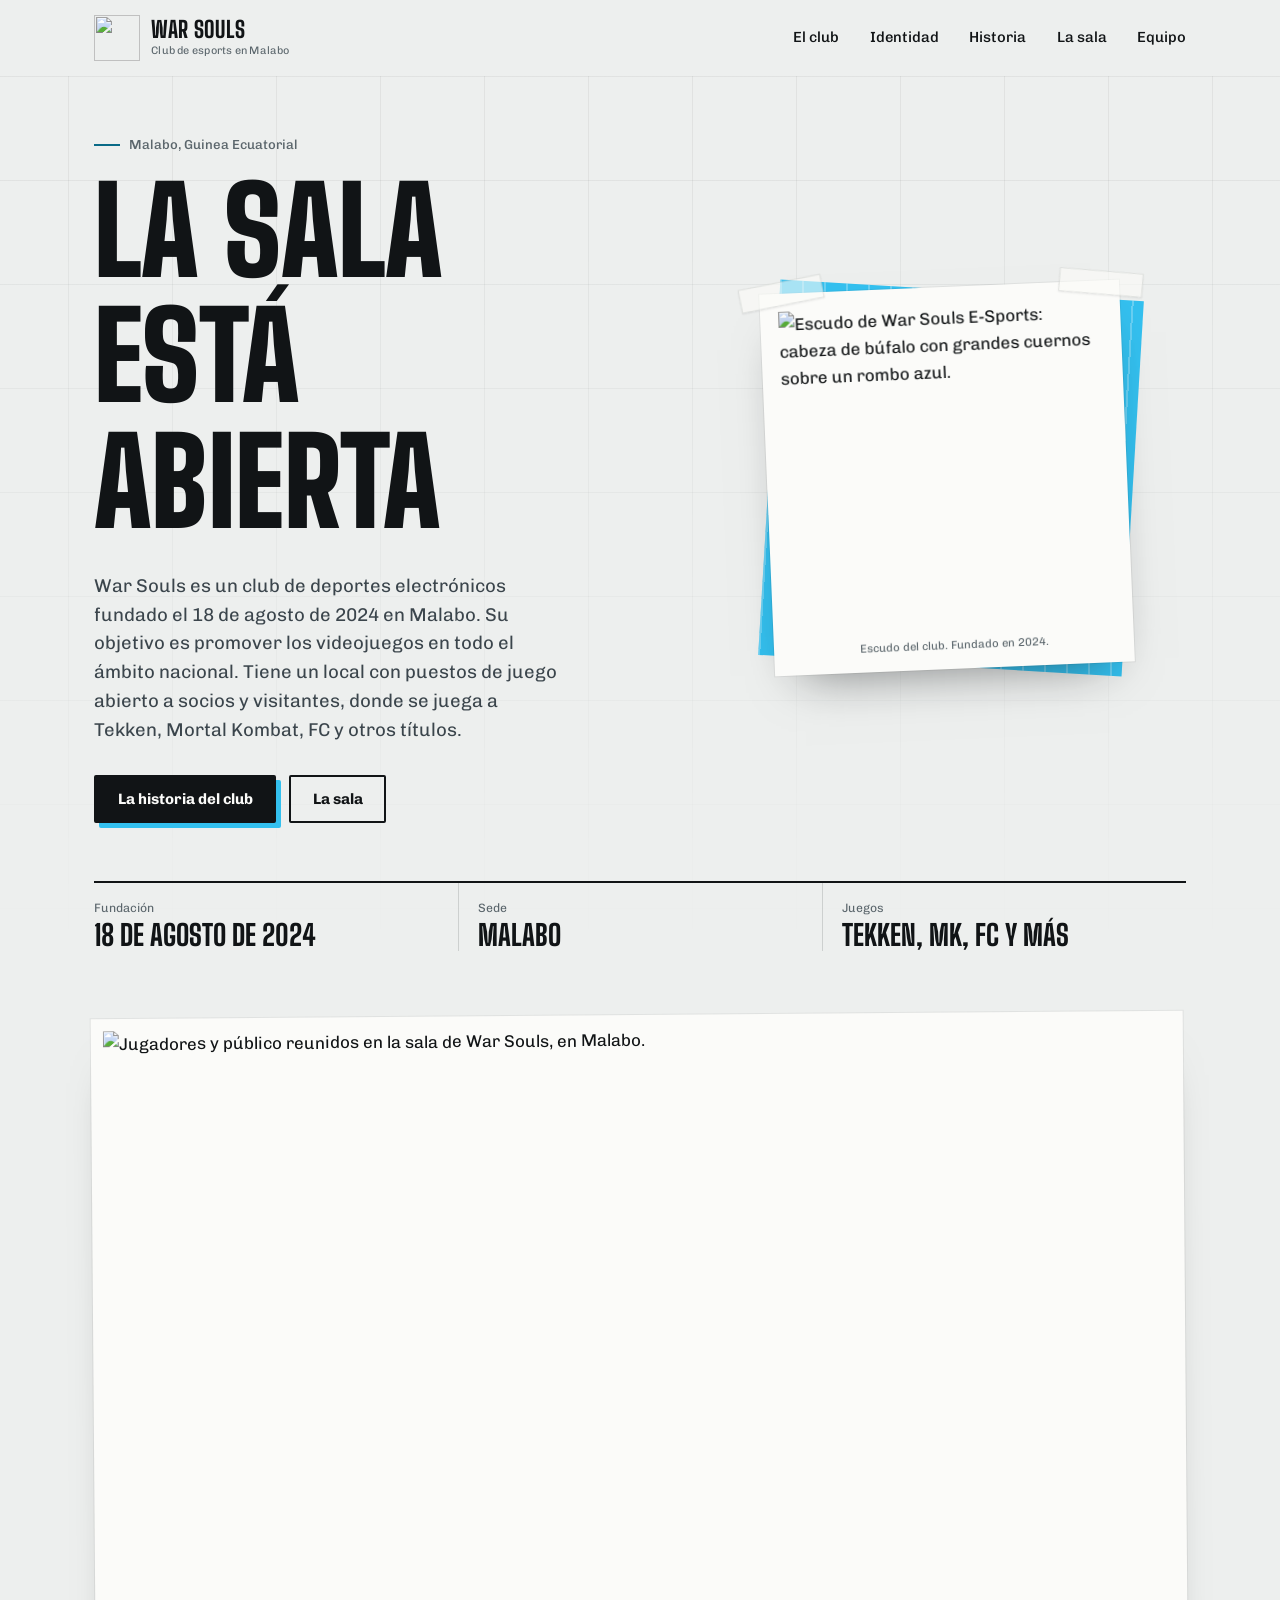
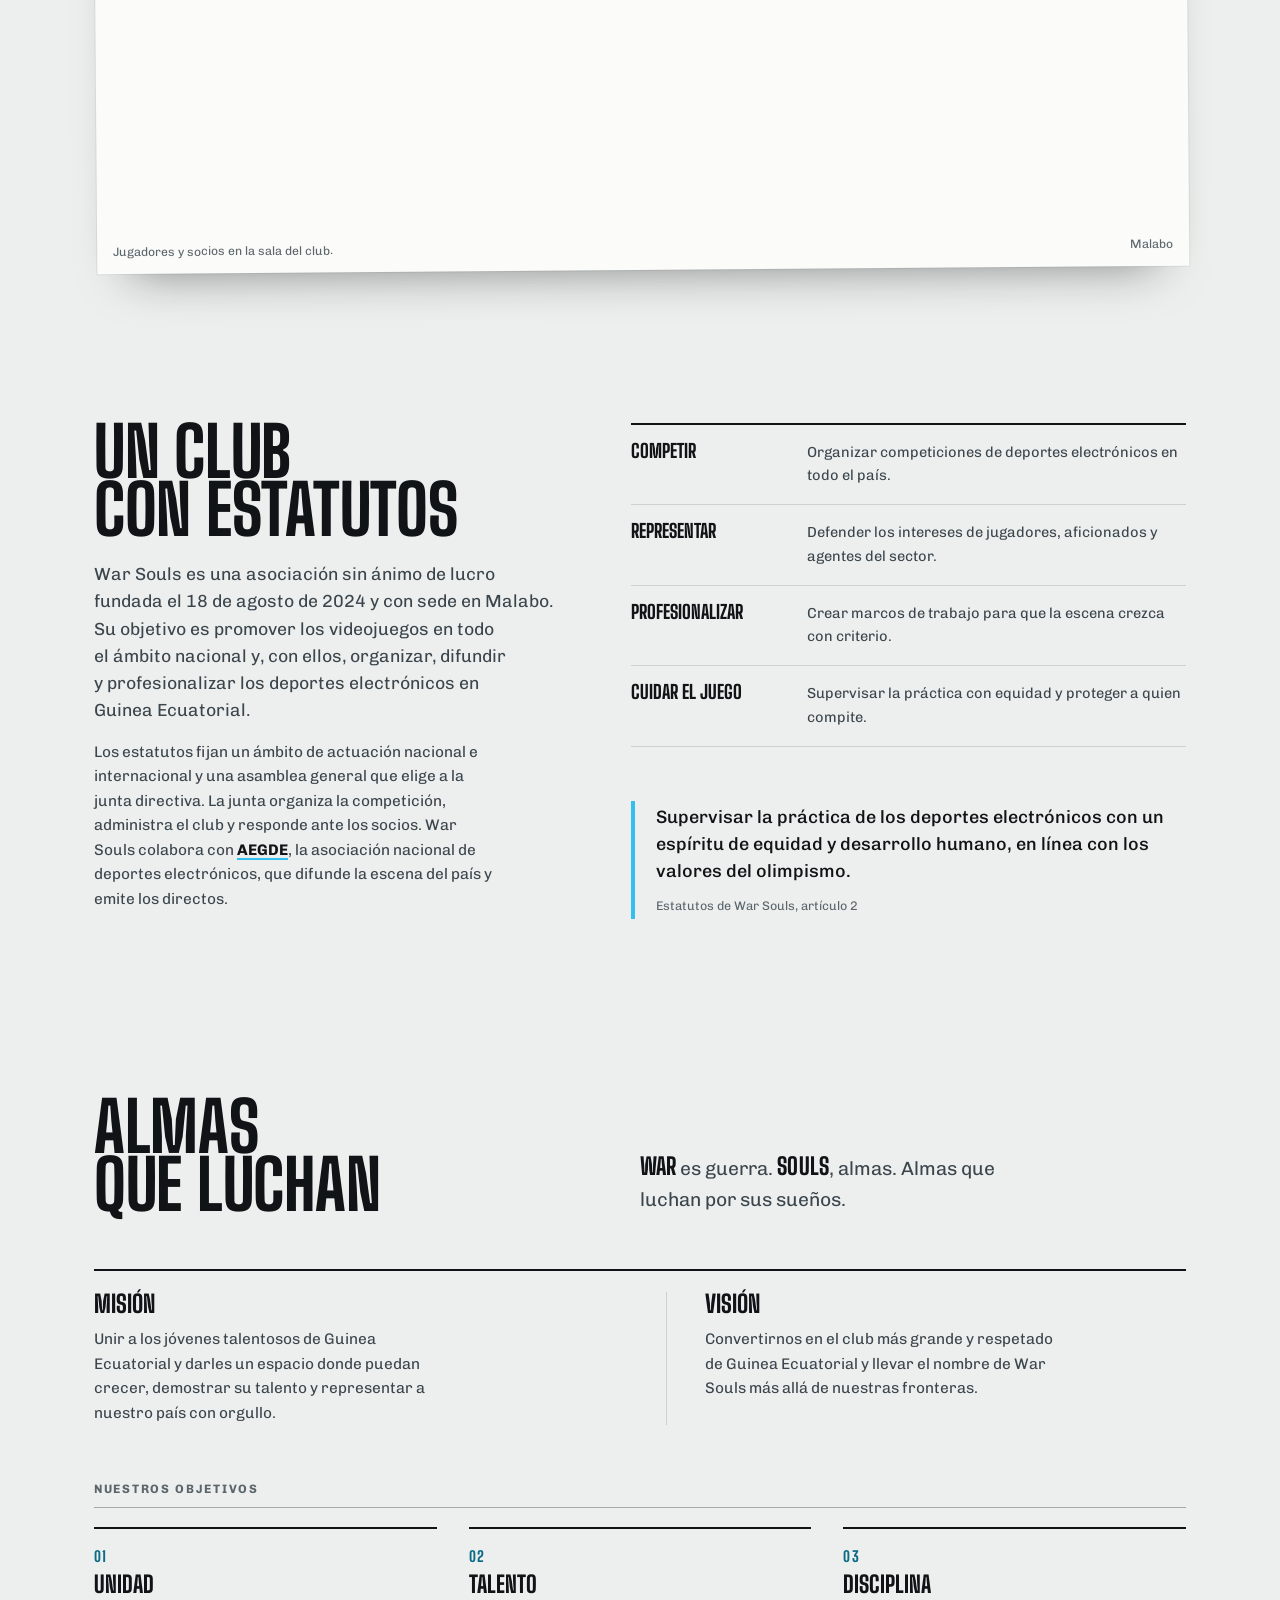
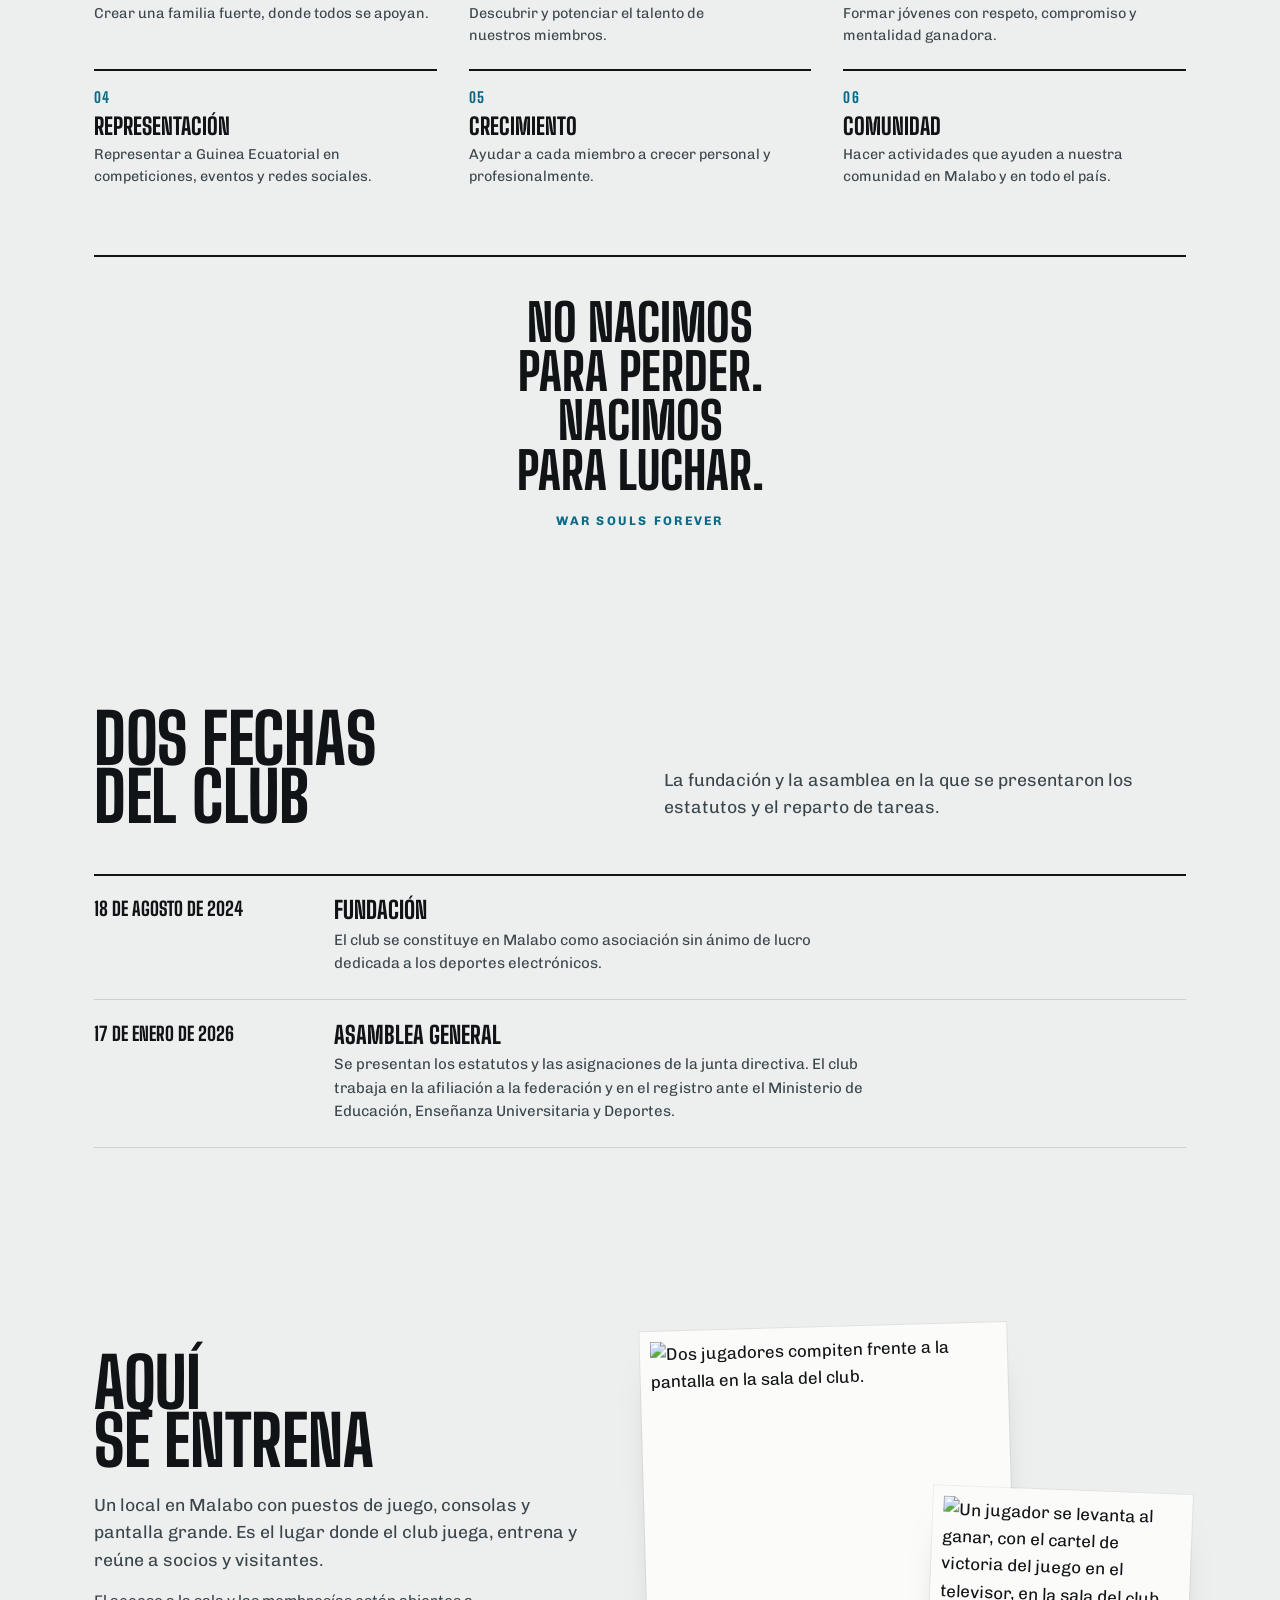
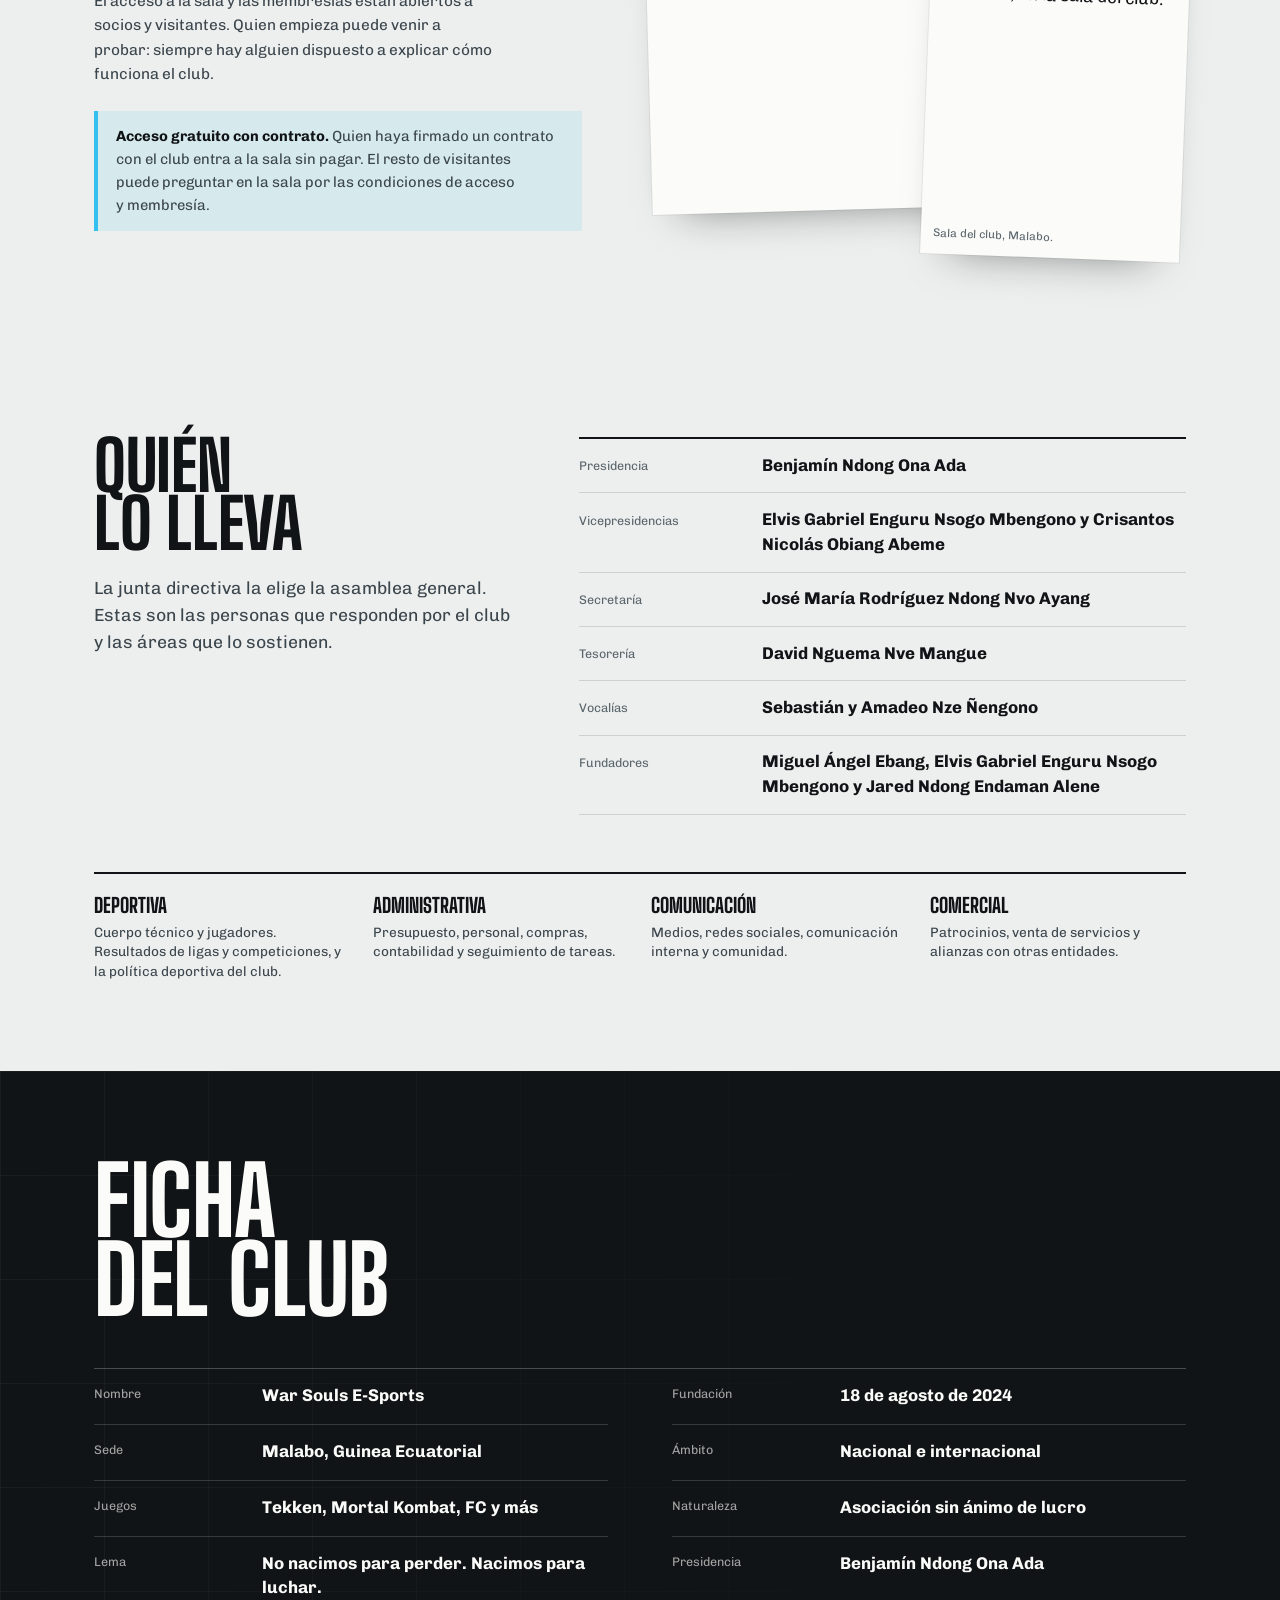
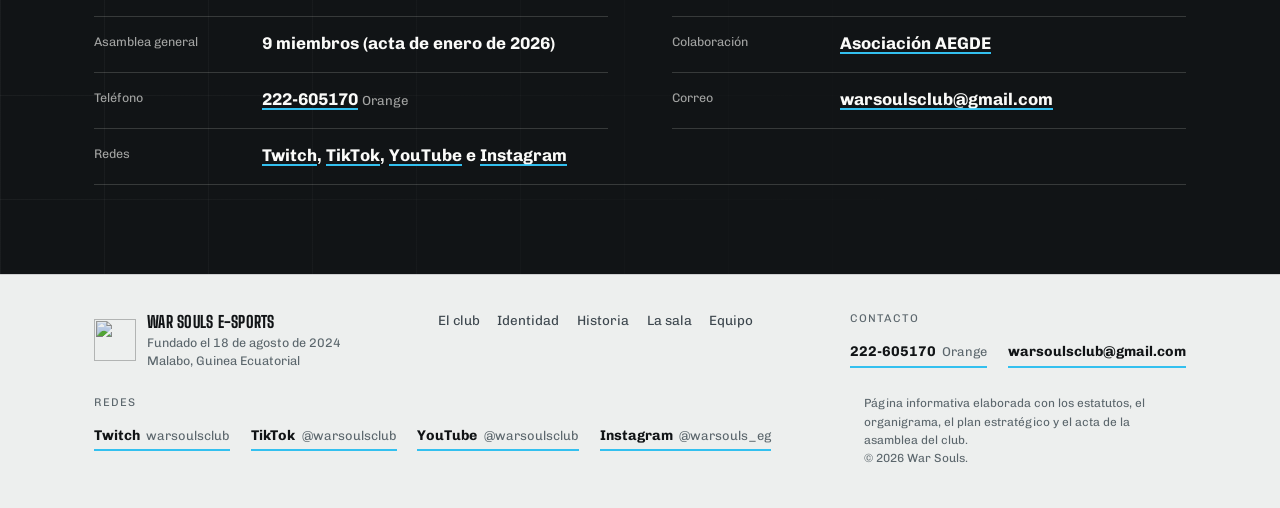
==== warsouls.html @ 611b2091 "Publica la web informativa de War Souls E-Sports. Incluye la página del club con su identidad, histo" ====
<!DOCTYPE html>
<html lang="es">
<head>
<meta charset="UTF-8">
<meta name="viewport" content="width=device-width, initial-scale=1">
<title>War Souls E-Sports — Club de esports en Malabo</title>
<meta name="description" content="War Souls es un club de esports fundado el 18 de agosto de 2024 en Malabo. Promueve los videojuegos en todo el país: sala de juego con acceso gratuito para quienes tienen contrato, Tekken, Mortal Kombat, FC y más. Misión, visión y objetivos del club.">
<meta name="theme-color" content="#edefee">
<link rel="preconnect" href="https://fonts.googleapis.com">
<link rel="preconnect" href="https://fonts.gstatic.com" crossorigin>
<link href="https://fonts.googleapis.com/css2?family=Big+Shoulders+Display:wght@700;800;900&family=Chivo:wght@400;500;700;900&display=swap" rel="stylesheet">
<link rel="stylesheet" href="warsouls.css">
<link rel="icon" href="assets/warsouls/mark.png" type="image/png">
</head>
<body>
<a class="skip" href="#contenido">Saltar al contenido</a>

<header class="top" id="top">
  <div class="wrap top__in">
    <a class="brand" href="#top" aria-label="War Souls, inicio">
      <img src="assets/warsouls/mark.png" alt="" width="160" height="160">
      <span class="brand__name">
        War Souls
        <span>Club de esports en Malabo</span>
      </span>
    </a>

    <button class="nav-toggle" id="navToggle" aria-expanded="false" aria-controls="nav">
      <span></span><span></span>
      <span class="sr-only">Abrir menú</span>
    </button>

    <nav class="nav" id="nav" aria-label="Principal">
      <a href="#club">El club</a>
      <a href="#identidad">Identidad</a>
      <a href="#historia">Historia</a>
      <a href="#sala">La sala</a>
      <a href="#equipo">Equipo</a>
    </nav>
  </div>
</header>

<main id="contenido">

  <!-- HERO -->
  <section class="hero" aria-labelledby="heroTitle">
    <div class="hero__floor" aria-hidden="true"></div>
    <div class="wrap hero__grid">
      <div class="hero__copy">
        <p class="place">Malabo, Guinea Ecuatorial</p>
        <h1 class="hero__title" id="heroTitle">
          <span class="line"><span>La sala</span></span>
          <span class="line"><span style="--d:.08s">está</span></span>
          <span class="line"><span style="--d:.16s">abierta</span></span>
        </h1>
        <p class="hero__lead">
          War Souls es un club de deportes electrónicos fundado el 18 de agosto de 2024
          en Malabo. Su objetivo es promover los videojuegos en todo el ámbito nacional.
          Tiene un local con puestos de juego abierto a socios y visitantes, donde se
          juega a Tekken, Mortal Kombat, FC y otros títulos.
        </p>
        <div class="hero__actions">
          <a class="btn btn--ink" href="#historia">La historia del club</a>
          <a class="btn btn--line" href="#sala">La sala</a>
        </div>
      </div>

      <div class="hero__wall">
        <span class="wall__field" aria-hidden="true"></span>
        <figure class="sheet sheet--crest">
          <img src="assets/warsouls/crest.png" alt="Escudo de War Souls E-Sports: cabeza de búfalo con grandes cuernos sobre un rombo azul." width="1200" height="1200" fetchpriority="high">
          <figcaption>Escudo del club. Fundado en 2024.</figcaption>
        </figure>
      </div>
    </div>

    <div class="wrap">
      <dl class="facts">
        <div class="fact">
          <dt>Fundación</dt>
          <dd>18 de agosto de 2024</dd>
        </div>
        <div class="fact">
          <dt>Sede</dt>
          <dd>Malabo</dd>
        </div>
        <div class="fact">
          <dt>Juegos</dt>
          <dd>Tekken, MK, FC y más</dd>
        </div>
      </dl>
    </div>
  </section>

  <!-- LA SALA EN JUEGO -->
  <div class="wrap band">
    <figure class="band__sheet">
      <img src="assets/warsouls/grupo.jpg" alt="Jugadores y público reunidos en la sala de War Souls, en Malabo." width="1500" height="1125" loading="lazy">
      <figcaption class="band__cap">
        <span>Jugadores y socios en la sala del club.</span>
        <span>Malabo</span>
      </figcaption>
    </figure>
  </div>

  <!-- EL CLUB -->
  <section class="sec" id="club" aria-labelledby="clubTitle">
    <div class="wrap club">
      <div>
        <h2 class="sec__title" id="clubTitle">Un club<br>con estatutos</h2>
        <p class="sec__lead">
          War Souls es una asociación sin ánimo de lucro fundada el 18 de agosto de 2024
          y con sede en Malabo. Su objetivo es promover los videojuegos en todo el ámbito
          nacional y, con ellos, organizar, difundir y profesionalizar los deportes
          electrónicos en Guinea Ecuatorial.
        </p>
        <p class="sec__body">
          Los estatutos fijan un ámbito de actuación nacional e internacional y una
          asamblea general que elige a la junta directiva. La junta organiza la
          competición, administra el club y responde ante los socios. War Souls colabora
          con <a href="index.html">AEGDE</a>, la asociación nacional de deportes
          electrónicos, que difunde la escena del país y emite los directos.
        </p>
      </div>

      <div>
        <ul class="fines">
          <li>
            <strong>Competir</strong>
            <span>Organizar competiciones de deportes electrónicos en todo el país.</span>
          </li>
          <li>
            <strong>Representar</strong>
            <span>Defender los intereses de jugadores, aficionados y agentes del sector.</span>
          </li>
          <li>
            <strong>Profesionalizar</strong>
            <span>Crear marcos de trabajo para que la escena crezca con criterio.</span>
          </li>
          <li>
            <strong>Cuidar el juego</strong>
            <span>Supervisar la práctica con equidad y proteger a quien compite.</span>
          </li>
        </ul>

        <figure class="quote">
          <blockquote>
            <p>Supervisar la práctica de los deportes electrónicos con un espíritu de equidad
            y desarrollo humano, en línea con los valores del olimpismo.</p>
          </blockquote>
          <figcaption>Estatutos de War Souls, artículo 2</figcaption>
        </figure>
      </div>
    </div>
  </section>

  <!-- IDENTIDAD -->
  <section class="sec" id="identidad" aria-labelledby="identidadTitle">
    <div class="wrap">
      <div class="ident__head">
        <h2 class="sec__title" id="identidadTitle">Almas<br>que luchan</h2>
        <p class="ident__name">
          <strong>WAR</strong> es guerra. <strong>SOULS</strong>, almas.
          Almas que luchan por sus sueños.
        </p>
      </div>

      <div class="mv">
        <div class="mv__item">
          <h3>Misión</h3>
          <p>
            Unir a los jóvenes talentosos de Guinea Ecuatorial y darles un espacio donde
            puedan crecer, demostrar su talento y representar a nuestro país con orgullo.
          </p>
        </div>
        <div class="mv__item">
          <h3>Visión</h3>
          <p>
            Convertirnos en el club más grande y respetado de Guinea Ecuatorial y llevar
            el nombre de War Souls más allá de nuestras fronteras.
          </p>
        </div>
      </div>

      <h3 class="goals__title">Nuestros objetivos</h3>
      <ol class="goals">
        <li>
          <span class="goals__n">01</span>
          <strong>Unidad</strong>
          <p>Crear una familia fuerte, donde todos se apoyan.</p>
        </li>
        <li>
          <span class="goals__n">02</span>
          <strong>Talento</strong>
          <p>Descubrir y potenciar el talento de nuestros miembros.</p>
        </li>
        <li>
          <span class="goals__n">03</span>
          <strong>Disciplina</strong>
          <p>Formar jóvenes con respeto, compromiso y mentalidad ganadora.</p>
        </li>
        <li>
          <span class="goals__n">04</span>
          <strong>Representación</strong>
          <p>Representar a Guinea Ecuatorial en competiciones, eventos y redes sociales.</p>
        </li>
        <li>
          <span class="goals__n">05</span>
          <strong>Crecimiento</strong>
          <p>Ayudar a cada miembro a crecer personal y profesionalmente.</p>
        </li>
        <li>
          <span class="goals__n">06</span>
          <strong>Comunidad</strong>
          <p>Hacer actividades que ayuden a nuestra comunidad en Malabo y en todo el país.</p>
        </li>
      </ol>

      <figure class="motto">
        <blockquote>
          <p>No nacimos para perder.<br>Nacimos para luchar.</p>
        </blockquote>
        <figcaption>War Souls Forever</figcaption>
      </figure>
    </div>
  </section>

  <!-- HISTORIA -->
  <section class="sec" id="historia" aria-labelledby="historiaTitle">
    <div class="wrap">
      <div class="hist__head">
        <h2 class="sec__title" id="historiaTitle">Dos fechas<br>del club</h2>
        <p class="sec__lead">
          La fundación y la asamblea en la que se presentaron los estatutos y el reparto
          de tareas.
        </p>
      </div>

      <ol class="milestones">
        <li>
          <time class="ms__date" datetime="2024-08-18">18 de agosto de 2024</time>
          <div class="ms__body">
            <h3>Fundación</h3>
            <p>El club se constituye en Malabo como asociación sin ánimo de lucro dedicada
            a los deportes electrónicos.</p>
          </div>
        </li>
        <li>
          <time class="ms__date" datetime="2026-01-17">17 de enero de 2026</time>
          <div class="ms__body">
            <h3>Asamblea general</h3>
            <p>Se presentan los estatutos y las asignaciones de la junta directiva. El club
            trabaja en la afiliación a la federación y en el registro ante el Ministerio de
            Educación, Enseñanza Universitaria y Deportes.</p>
          </div>
        </li>
      </ol>
    </div>
  </section>

  <!-- LA SALA -->
  <section class="sec" id="sala" aria-labelledby="salaTitle">
    <div class="wrap sala">
      <div>
        <h2 class="sec__title" id="salaTitle">Aquí<br>se entrena</h2>
        <p class="sec__lead">
          Un local en Malabo con puestos de juego, consolas y pantalla grande. Es el lugar
          donde el club juega, entrena y reúne a socios y visitantes.
        </p>
        <p class="sec__body">
          El acceso a la sala y las membresías están abiertos a socios y visitantes.
          Quien empieza puede venir a probar: siempre hay alguien dispuesto a explicar
          cómo funciona el club.
        </p>

        <p class="free">
          <strong>Acceso gratuito con contrato.</strong> Quien haya firmado un contrato
          con el club entra a la sala sin pagar. El resto de visitantes puede preguntar
          en la sala por las condiciones de acceso y membresía.
        </p>
      </div>

      <div class="sala__shots">
        <figure class="shot shot--a">
          <img src="assets/warsouls/sala-partida.jpg" alt="Dos jugadores compiten frente a la pantalla en la sala del club." width="1000" height="1333" loading="lazy">
        </figure>
        <figure class="shot shot--b">
          <img src="assets/warsouls/sala-finish.jpg" alt="Un jugador se levanta al ganar, con el cartel de victoria del juego en el televisor, en la sala del club." width="900" height="1200" loading="lazy">
          <figcaption>Sala del club, Malabo.</figcaption>
        </figure>
      </div>
    </div>
  </section>

  <!-- EQUIPO -->
  <section class="sec" id="equipo" aria-labelledby="equipoTitle">
    <div class="wrap">
      <div class="team">
        <div>
          <h2 class="sec__title" id="equipoTitle">Quién<br>lo lleva</h2>
          <p class="sec__lead">
            La junta directiva la elige la asamblea general. Estas son las personas
            que responden por el club y las áreas que lo sostienen.
          </p>
        </div>

        <dl class="roster">
          <div><dt>Presidencia</dt><dd>Benjamín Ndong Ona Ada</dd></div>
          <div><dt>Vicepresidencias</dt><dd>Elvis Gabriel Enguru Nsogo Mbengono y Crisantos Nicolás Obiang Abeme</dd></div>
          <div><dt>Secretaría</dt><dd>José María Rodríguez Ndong Nvo Ayang</dd></div>
          <div><dt>Tesorería</dt><dd>David Nguema Nve Mangue</dd></div>
          <div><dt>Vocalías</dt><dd>Sebastián y Amadeo Nze Ñengono</dd></div>
          <div><dt>Fundadores</dt><dd>Miguel Ángel Ebang, Elvis Gabriel Enguru Nsogo Mbengono y Jared Ndong Endaman Alene</dd></div>
        </dl>
      </div>

      <div class="areas">
        <div class="area">
          <h3>Deportiva</h3>
          <p>Cuerpo técnico y jugadores. Resultados de ligas y competiciones, y la política deportiva del club.</p>
        </div>
        <div class="area">
          <h3>Administrativa</h3>
          <p>Presupuesto, personal, compras, contabilidad y seguimiento de tareas.</p>
        </div>
        <div class="area">
          <h3>Comunicación</h3>
          <p>Medios, redes sociales, comunicación interna y comunidad.</p>
        </div>
        <div class="area">
          <h3>Comercial</h3>
          <p>Patrocinios, venta de servicios y alianzas con otras entidades.</p>
        </div>
      </div>
    </div>
  </section>

  <!-- FICHA -->
  <section class="profile" id="ficha" aria-labelledby="fichaTitle">
    <div class="wrap">
      <h2 class="sec__title" id="fichaTitle">Ficha<br>del club</h2>
      <dl class="profile__list">
        <div><dt>Nombre</dt><dd>War Souls E-Sports</dd></div>
        <div><dt>Fundación</dt><dd>18 de agosto de 2024</dd></div>
        <div><dt>Sede</dt><dd>Malabo, Guinea Ecuatorial</dd></div>
        <div><dt>Ámbito</dt><dd>Nacional e internacional</dd></div>
        <div><dt>Juegos</dt><dd>Tekken, Mortal Kombat, FC y más</dd></div>
        <div><dt>Naturaleza</dt><dd>Asociación sin ánimo de lucro</dd></div>
        <div><dt>Lema</dt><dd>No nacimos para perder. Nacimos para luchar.</dd></div>
        <div><dt>Presidencia</dt><dd>Benjamín Ndong Ona Ada</dd></div>
        <div><dt>Asamblea general</dt><dd>9 miembros (acta de enero de 2026)</dd></div>
        <div><dt>Colaboración</dt><dd><a href="index.html">Asociación AEGDE</a></dd></div>
        <div><dt>Teléfono</dt><dd><a href="tel:+240222605170">222-605170</a> <span class="profile__tag">Orange</span></dd></div>
        <div><dt>Correo</dt><dd><a href="mailto:warsoulsclub@gmail.com">warsoulsclub@gmail.com</a></dd></div>
        <div class="profile__wide"><dt>Redes</dt><dd>
          <a href="https://twitch.tv/warsoulsclub" target="_blank" rel="noopener">Twitch</a>,
          <a href="https://www.tiktok.com/@warsoulsclub" target="_blank" rel="noopener">TikTok</a>,
          <a href="https://youtube.com/@warsoulsclub" target="_blank" rel="noopener">YouTube</a> e
          <a href="https://www.instagram.com/warsouls_eg" target="_blank" rel="noopener">Instagram</a>
        </dd></div>
      </dl>
    </div>
  </section>

</main>

<footer class="foot">
  <div class="wrap foot__in">
    <div class="foot__brand">
      <img src="assets/warsouls/mark.png" alt="" width="160" height="160">
      <p><strong>War Souls E-Sports</strong><br>Fundado el 18 de agosto de 2024<br>Malabo, Guinea Ecuatorial</p>
    </div>
    <nav class="foot__nav" aria-label="Pie de página">
      <a href="#club">El club</a>
      <a href="#identidad">Identidad</a>
      <a href="#historia">Historia</a>
      <a href="#sala">La sala</a>
      <a href="#equipo">Equipo</a>
    </nav>
    <div class="foot__social">
      <p id="contactoTitle">Contacto</p>
      <ul aria-labelledby="contactoTitle">
        <li><a href="tel:+240222605170">222-605170 <span>Orange</span></a></li>
        <li><a href="mailto:warsoulsclub@gmail.com">warsoulsclub@gmail.com</a></li>
      </ul>
    </div>
    <div class="foot__social">
      <p id="redesTitle">Redes</p>
      <ul aria-labelledby="redesTitle">
        <li><a href="https://twitch.tv/warsoulsclub" target="_blank" rel="noopener">Twitch <span>warsoulsclub</span></a></li>
        <li><a href="https://www.tiktok.com/@warsoulsclub" target="_blank" rel="noopener">TikTok <span>@warsoulsclub</span></a></li>
        <li><a href="https://youtube.com/@warsoulsclub" target="_blank" rel="noopener">YouTube <span>@warsoulsclub</span></a></li>
        <li><a href="https://www.instagram.com/warsouls_eg" target="_blank" rel="noopener">Instagram <span>@warsouls_eg</span></a></li>
      </ul>
    </div>
    <p class="foot__note">
      Página informativa elaborada con los estatutos, el organigrama, el plan
      estratégico y el acta de la asamblea del club.
      <br>© <span id="year">2026</span> War Souls.
    </p>
  </div>
</footer>

<script src="warsouls.js"></script>
</body>
</html>
---- warsouls.css ----
/* ============================================================
   War Souls E-Sports — Malabo
   Ground: the sala itself. Tiled floor, blue vertical blinds,
   white printed sheets taped to the wall, the crest's ice blue
   and the buffalo's gold.
   Display: Big Shoulders Display (stencil-condensed, like the wordmark)
   Body: Chivo
   ============================================================ */

:root {
  --tile: #edefee;
  --paper: #fbfbf9;
  --ink: #111416;
  --ink-70: #3b454c;
  --ink-45: #5b666c;
  --ice: #33c0ef;
  --ice-soft: #d9f2fb;
  --ice-ink: #0a6a87;
  --gold: #f2b705;
  --rule: rgba(17, 20, 22, .14);
  --rule-strong: rgba(17, 20, 22, .32);

  --display: "Big Shoulders Display", "Arial Narrow", sans-serif;
  --body: "Chivo", system-ui, -apple-system, sans-serif;

  --pad: clamp(1.1rem, 4vw, 2.75rem);
  --wrap: 1180px;
  --ease: cubic-bezier(.2, .72, .12, 1);
}

*, *::before, *::after { box-sizing: border-box; }

html {
  scroll-behavior: smooth;
  color-scheme: light;
  -webkit-text-size-adjust: 100%;
}

body {
  margin: 0;
  background: var(--tile);
  color: var(--ink);
  font-family: var(--body);
  font-size: clamp(1rem, .97rem + .15vw, 1.0625rem);
  line-height: 1.6;
  -webkit-font-smoothing: antialiased;
  overflow-x: hidden;
}

img { display: block; max-width: 100%; }

h1, h2, h3, h4 { margin: 0; text-wrap: balance; }
p { margin: 0; text-wrap: pretty; }

a { color: inherit; text-decoration: none; }

a, button { touch-action: manipulation; -webkit-tap-highlight-color: rgba(51, 192, 239, .18); }

::selection { background: var(--ice); color: var(--ink); }

:focus-visible {
  outline: 3px solid var(--ice-ink);
  outline-offset: 3px;
  border-radius: 2px;
}

.sr-only {
  position: absolute;
  width: 1px; height: 1px;
  padding: 0; margin: -1px;
  overflow: hidden;
  clip: rect(0 0 0 0);
  white-space: nowrap;
  border: 0;
}

.skip {
  position: fixed;
  top: .7rem; left: .7rem;
  z-index: 200;
  padding: .65rem 1rem;
  background: var(--ink);
  color: var(--paper);
  font-weight: 700;
  border-radius: 2px;
  transform: translateY(-180%);
  transition: transform .2s var(--ease);
}
.skip:focus { transform: none; }

.wrap {
  width: 100%;
  max-width: var(--wrap);
  margin-inline: auto;
  padding-inline: var(--pad);
}

/* ---------- cabecera ---------- */
.top {
  position: sticky;
  top: 0;
  z-index: 80;
  transition: background-color .25s var(--ease), box-shadow .25s var(--ease);
}
.top.is-stuck {
  background: rgba(237, 239, 238, .94);
  -webkit-backdrop-filter: blur(10px);
  backdrop-filter: blur(10px);
  box-shadow: inset 0 -1px 0 var(--rule);
}
.top__in {
  display: flex;
  align-items: center;
  justify-content: space-between;
  gap: 1.5rem;
  min-height: 76px;
}

.brand {
  display: inline-flex;
  align-items: center;
  gap: .7rem;
}
.brand img {
  width: 46px;
  height: 46px;
  mix-blend-mode: multiply;
}
.brand__name {
  font-family: var(--display);
  font-weight: 800;
  text-transform: uppercase;
  font-size: 1.42rem;
  letter-spacing: .015em;
  line-height: 1;
}
.brand__name span {
  display: block;
  margin-top: .25rem;
  font-family: var(--body);
  font-size: .68rem;
  font-weight: 400;
  letter-spacing: .02em;
  text-transform: none;
  color: var(--ink-45);
}

.nav {
  display: flex;
  align-items: center;
  gap: clamp(1rem, 2.4vw, 1.9rem);
  font-size: .92rem;
  font-weight: 500;
}
.nav > a { padding: .35rem 0; position: relative; }
.nav > a::after {
  content: "";
  position: absolute;
  left: 0; bottom: 0;
  width: 100%; height: 2px;
  background: var(--ice);
  transform: scaleX(0);
  transform-origin: left;
  transition: transform .25s var(--ease);
}
.nav > a:hover::after { transform: scaleX(1); }

.nav-toggle {
  display: none;
  width: 46px;
  height: 42px;
  padding: 0;
  background: transparent;
  border: 2px solid var(--ink);
  border-radius: 2px;
  cursor: pointer;
}
.nav-toggle span:not(.sr-only) {
  display: block;
  width: 18px; height: 2px;
  margin: 4px auto;
  background: var(--ink);
  transition: transform .25s var(--ease), opacity .2s;
}

/* ---------- hero ---------- */
.hero {
  position: relative;
  padding-top: clamp(2rem, 5vw, 3.6rem);
  padding-bottom: clamp(1.6rem, 3vw, 2.6rem);
  overflow: hidden;
  isolation: isolate;
}
.hero__floor {
  position: absolute;
  inset: 0;
  z-index: -1;
  pointer-events: none;
  background-image:
    linear-gradient(to right, rgba(17, 20, 22, .055) 1px, transparent 1px),
    linear-gradient(to bottom, rgba(17, 20, 22, .055) 1px, transparent 1px);
  background-size: 104px 104px;
  background-position: center top;
  -webkit-mask-image: linear-gradient(to bottom, #000 10%, rgba(0, 0, 0, .4) 68%, transparent 96%);
  mask-image: linear-gradient(to bottom, #000 10%, rgba(0, 0, 0, .4) 68%, transparent 96%);
}

.hero__grid {
  position: relative;
  display: grid;
  grid-template-columns: minmax(0, 1.08fr) minmax(0, .92fr);
  gap: clamp(1.5rem, 4vw, 3.5rem);
  align-items: center;
}

.place {
  font-size: .82rem;
  color: var(--ink-45);
  font-weight: 500;
}
.place::before {
  content: "";
  display: inline-block;
  width: 26px;
  height: 2px;
  margin-right: .55rem;
  vertical-align: middle;
  background: var(--ice-ink);
}

.hero__title {
  font-family: var(--display);
  font-weight: 900;
  text-transform: uppercase;
  font-size: clamp(3.9rem, 9.4vw, 8.6rem);
  line-height: 1;
  letter-spacing: -.005em;
  margin-top: 1rem;
}
.hero__title .line {
  display: block;
  overflow: hidden;
  /* la máscara del reveal recorta por la caja de padding: se le da aire
     arriba para que no corte la parte alta de las mayúsculas ni la tilde */
  padding-top: .2em;
  margin-top: -.2em;
  padding-bottom: .045em;
}
.hero__title .line > span {
  display: block;
  transform: translateY(106%) skewY(3deg);
  animation: slam .78s var(--ease) both;
  animation-delay: var(--d, 0s);
}

.hero__lead {
  max-width: 43ch;
  margin-top: 1.5rem;
  font-size: clamp(1.02rem, 1rem + .3vw, 1.16rem);
  color: var(--ink-70);
  line-height: 1.55;
}

.hero__actions {
  display: flex;
  flex-wrap: wrap;
  gap: .8rem;
  margin-top: 1.9rem;
}

.btn {
  display: inline-flex;
  align-items: center;
  gap: .5rem;
  padding: .82rem 1.35rem;
  border: 2px solid var(--ink);
  border-radius: 2px;
  font-family: var(--body);
  font-size: .94rem;
  font-weight: 700;
  line-height: 1.2;
  transition: transform .18s var(--ease), box-shadow .18s var(--ease),
              background-color .18s, color .18s;
}
.btn--ink {
  background: var(--ink);
  color: var(--paper);
  box-shadow: 5px 5px 0 var(--ice);
}
.btn--ink:hover {
  transform: translate(-1px, -1px);
  box-shadow: 7px 7px 0 var(--ice);
}
.btn--line {
  background: transparent;
  color: var(--ink);
}
.btn--line:hover {
  background: var(--paper);
  transform: translate(-1px, -1px);
  box-shadow: 4px 4px 0 var(--ink);
}

/* pared del hero */
.hero__wall {
  position: relative;
  display: flex;
  align-items: center;
  justify-content: center;
  min-height: clamp(320px, 38vw, 470px);
}
.wall__field {
  position: absolute;
  top: 10%;
  left: 13%;
  width: 76%;
  height: 80%;
  background-color: var(--ice);
  background-image: repeating-linear-gradient(
    90deg,
    rgba(255, 255, 255, .26) 0 2px,
    transparent 2px 22px
  );
  transform: rotate(3.4deg);
  z-index: 0;
}

.sheet {
  position: relative;
  background: var(--paper);
  box-shadow:
    0 26px 48px -28px rgba(17, 20, 22, .55),
    0 0 0 1px rgba(17, 20, 22, .06);
}
.sheet::before,
.sheet::after {
  content: "";
  position: absolute;
  z-index: 2;
  width: 84px;
  height: 24px;
  background: rgba(251, 251, 249, .58);
  border: 1px solid rgba(17, 20, 22, .1);
  box-shadow: 0 1px 2px rgba(17, 20, 22, .07);
}
.sheet::before {
  top: -12px;
  left: -20px;
  transform: rotate(-9deg);
}
.sheet::after {
  top: -10px;
  right: -24px;
  transform: rotate(7deg);
}

.sheet--crest {
  z-index: 1;
  width: min(100%, 360px);
  padding: 18px 18px 10px;
  transform: rotate(-2.4deg);
  animation: stick .8s var(--ease) .12s both;
}
.sheet--crest img {
  width: 100%;
  height: auto;
  mix-blend-mode: multiply;
}
.sheet--crest figcaption {
  padding: .55rem .1rem .35rem;
  font-size: .71rem;
  line-height: 1.35;
  color: var(--ink-45);
  text-align: center;
}

/* franja de datos */
.facts {
  display: grid;
  grid-template-columns: repeat(3, minmax(0, 1fr));
  margin: clamp(2.2rem, 5vw, 3.6rem) 0 0;
  border-top: 2px solid var(--ink);
}
.fact { padding: 1rem 1.2rem 0 0; }
.fact + .fact {
  border-left: 1px solid var(--rule);
  padding-left: 1.2rem;
}
.fact dt {
  font-size: .76rem;
  color: var(--ink-45);
}
.fact dd {
  margin: .15rem 0 0;
  font-family: var(--display);
  font-weight: 800;
  text-transform: uppercase;
  font-size: clamp(1.35rem, 2.4vw, 1.8rem);
  line-height: 1.05;
}

/* ---------- foto de grupo ---------- */
.band { padding-top: clamp(1rem, 2.5vw, 1.6rem); padding-bottom: clamp(2.6rem, 5vw, 4rem); }
.band__sheet {
  margin: 0;
  padding: 12px 12px 8px;
  background: var(--paper);
  box-shadow:
    0 30px 50px -34px rgba(17, 20, 22, .55),
    0 0 0 1px rgba(17, 20, 22, .06);
  transform: rotate(-.45deg);
}
.band__sheet img {
  width: 100%;
  height: auto;
}
.band__cap {
  display: flex;
  flex-wrap: wrap;
  justify-content: space-between;
  gap: .4rem 1.5rem;
  padding: .7rem .25rem .2rem;
  font-size: .76rem;
  color: var(--ink-45);
}

/* ---------- secciones ---------- */
.sec {
  padding: clamp(3.4rem, 7vw, 6rem) 0;
  scroll-margin-top: 90px;
}
.sec__title {
  font-family: var(--display);
  font-weight: 800;
  text-transform: uppercase;
  font-size: clamp(2.7rem, 5.4vw, 4.7rem);
  line-height: .84;
  letter-spacing: -.004em;
}
.sec__lead {
  max-width: 44ch;
  margin-top: 1.3rem;
  color: var(--ink-70);
  font-size: clamp(1rem, .98rem + .2vw, 1.1rem);
  line-height: 1.55;
}
.sec__body {
  max-width: 45ch;
  margin-top: 1rem;
  color: var(--ink-70);
  font-size: .96rem;
}
.sec__body a,
.brief a {
  color: var(--ink);
  font-weight: 700;
  text-decoration: underline;
  text-decoration-color: var(--ice);
  text-decoration-thickness: 2px;
  text-underline-offset: 3px;
}
.sec__body a:hover,
.brief a:hover { text-decoration-color: var(--ink); }

/* ---------- el club ---------- */
.club {
  display: grid;
  grid-template-columns: minmax(0, .92fr) minmax(0, 1.08fr);
  gap: clamp(2rem, 5vw, 4.5rem);
  align-items: start;
}

.fines {
  list-style: none;
  margin: 0;
  padding: 0;
  border-top: 2px solid var(--ink);
}
.fines li {
  display: grid;
  grid-template-columns: 9.5rem minmax(0, 1fr);
  gap: 1.5rem;
  padding: 1rem 0 1.05rem;
  border-bottom: 1px solid var(--rule);
}
.fines strong {
  font-family: var(--display);
  font-weight: 800;
  text-transform: uppercase;
  font-size: 1.18rem;
  line-height: 1.1;
}
.fines span {
  font-size: .91rem;
  color: var(--ink-70);
}

.quote {
  margin: clamp(2.2rem, 5vw, 3.4rem) 0 0;
  max-width: 56ch;
  padding: .2rem 0 .2rem 1.3rem;
  border-left: 4px solid var(--ice);
}
.quote blockquote { margin: 0; }
.quote p {
  font-size: clamp(1.06rem, 1.4vw, 1.24rem);
  line-height: 1.5;
  color: var(--ink);
  font-weight: 500;
}
.quote figcaption {
  margin-top: .7rem;
  font-size: .78rem;
  color: var(--ink-45);
}

/* ---------- identidad ---------- */
.ident__head {
  display: grid;
  grid-template-columns: minmax(0, .95fr) minmax(0, 1.05fr);
  gap: clamp(1.2rem, 4vw, 4rem);
  align-items: end;
}
.ident__name {
  max-width: 34ch;
  color: var(--ink-70);
  font-size: clamp(1.02rem, .95rem + .35vw, 1.2rem);
  line-height: 1.55;
}
.ident__name strong {
  font-family: var(--display);
  font-weight: 800;
  text-transform: uppercase;
  font-size: 1.22em;
  letter-spacing: .01em;
  color: var(--ink);
}

.mv {
  display: grid;
  grid-template-columns: repeat(2, minmax(0, 1fr));
  gap: clamp(1.4rem, 4vw, 3.4rem);
  margin-top: clamp(2.2rem, 5vw, 3.4rem);
  padding-top: 1.3rem;
  border-top: 2px solid var(--ink);
}
.mv__item h3 {
  font-family: var(--display);
  font-weight: 800;
  text-transform: uppercase;
  font-size: clamp(1.35rem, 1.9vw, 1.7rem);
  line-height: 1;
}
.mv__item p {
  max-width: 40ch;
  margin-top: .7rem;
  color: var(--ink-70);
  font-size: .96rem;
}
.mv__item + .mv__item {
  border-left: 1px solid var(--rule);
  padding-left: clamp(1.2rem, 3vw, 2.4rem);
}

.goals__title {
  margin-top: clamp(2.4rem, 5vw, 3.4rem);
  padding-bottom: .5rem;
  border-bottom: 1px solid var(--rule-strong);
  font-family: var(--body);
  font-size: .76rem;
  font-weight: 700;
  letter-spacing: .14em;
  text-transform: uppercase;
  color: var(--ink-45);
}
.goals {
  display: grid;
  grid-template-columns: repeat(3, minmax(0, 1fr));
  gap: 1.4rem 2rem;
  margin: 1.2rem 0 0;
  padding: 0;
  list-style: none;
}
.goals li {
  padding-top: .85rem;
  border-top: 2px solid var(--ink);
}
.goals__n {
  font-family: var(--display);
  font-weight: 800;
  font-size: .92rem;
  letter-spacing: .08em;
  color: var(--ice-ink);
}
.goals strong {
  display: block;
  margin-top: .2rem;
  font-family: var(--display);
  font-weight: 800;
  text-transform: uppercase;
  font-size: 1.45rem;
  line-height: 1;
}
.goals p {
  margin-top: .4rem;
  font-size: .9rem;
  line-height: 1.5;
  color: var(--ink-70);
}

.motto {
  margin: clamp(2.6rem, 6vw, 4.2rem) 0 0;
  padding-top: clamp(1.6rem, 4vw, 2.6rem);
  border-top: 2px solid var(--ink);
  text-align: center;
}
.motto blockquote { margin: 0 auto; max-width: 26ch; }
.motto p {
  font-family: var(--display);
  font-weight: 800;
  text-transform: uppercase;
  font-size: clamp(1.8rem, 4.6vw, 3.2rem);
  line-height: .96;
}
.motto figcaption {
  margin-top: 1rem;
  font-size: .78rem;
  font-weight: 700;
  letter-spacing: .18em;
  text-transform: uppercase;
  color: var(--ice-ink);
}

/* ---------- la sala ---------- */
.sala {
  display: grid;
  grid-template-columns: minmax(0, .95fr) minmax(0, 1.05fr);
  gap: clamp(2rem, 5vw, 4.5rem);
  align-items: center;
}

.free {
  margin-top: 1.5rem;
  padding: .9rem 1.1rem;
  border-left: 4px solid var(--ice);
  background: rgba(51, 192, 239, .12);
  font-size: .92rem;
  line-height: 1.55;
  color: var(--ink-70);
}
.free strong {
  color: var(--ink);
  font-weight: 700;
}

.sala__shots {
  position: relative;
  padding-bottom: 3rem;
}
.shot {
  margin: 0;
  padding: 10px;
  background: var(--paper);
  box-shadow:
    0 24px 44px -30px rgba(17, 20, 22, .55),
    0 0 0 1px rgba(17, 20, 22, .06);
}
.shot img {
  width: 100%;
  height: auto;
}
.shot figcaption {
  padding: .55rem .15rem .15rem;
  font-size: .71rem;
  color: var(--ink-45);
}
.shot--a {
  width: 68%;
  transform: rotate(-1.6deg);
}
.shot--b {
  position: absolute;
  right: 0;
  bottom: 0;
  width: 48%;
  transform: rotate(2.2deg);
}

/* ---------- historia ---------- */
.hist__head {
  display: grid;
  grid-template-columns: minmax(0, 1fr) minmax(0, 1fr);
  gap: clamp(1rem, 4vw, 3rem);
  align-items: end;
  margin-bottom: clamp(2rem, 4vw, 3rem);
}
.hist__head .sec__lead {
  margin-top: 0;
  padding-bottom: .35rem;
  max-width: 46ch;
}

.milestones {
  list-style: none;
  margin: 0;
  padding: 0;
  border-top: 2px solid var(--ink);
}
.milestones li {
  display: grid;
  grid-template-columns: 13rem minmax(0, 1fr);
  gap: 2rem;
  padding: 1.4rem 0 1.5rem;
  border-bottom: 1px solid var(--rule);
}
.ms__date {
  font-family: var(--display);
  font-weight: 800;
  text-transform: uppercase;
  font-size: 1.2rem;
  line-height: 1.15;
}
.ms__body h3 {
  font-family: var(--display);
  font-weight: 800;
  text-transform: uppercase;
  font-size: 1.5rem;
  line-height: 1;
}
.ms__body p {
  margin-top: .4rem;
  max-width: 60ch;
  font-size: .94rem;
  line-height: 1.55;
  color: var(--ink-70);
}

/* ---------- torneos ---------- */
.events {
  position: relative;
  background: var(--ice-soft);
  border-top: 2px solid var(--ink);
  border-bottom: 2px solid var(--ink);
  overflow: hidden;
  isolation: isolate;
}
.events::before {
  content: "";
  position: absolute;
  inset: 0;
  z-index: -1;
  pointer-events: none;
  background: repeating-linear-gradient(
    90deg,
    rgba(10, 106, 135, .1) 0 2px,
    transparent 2px 30px
  );
  opacity: .55;
}

.events__head {
  display: grid;
  grid-template-columns: minmax(0, 1fr) minmax(0, 1fr);
  gap: clamp(1rem, 4vw, 3rem);
  align-items: end;
}
.events__head .sec__lead {
  margin-top: 0;
  padding-bottom: .35rem;
  max-width: 46ch;
  color: var(--ink-70);
}

.events__body {
  display: grid;
  grid-template-columns: minmax(0, 1.5fr) minmax(0, .7fr);
  gap: clamp(1.6rem, 4vw, 3.4rem);
  margin-top: clamp(2rem, 4vw, 3rem);
  align-items: start;
}

.format {
  list-style: none;
  margin: 0;
  padding: 0;
  border-top: 2px solid var(--ink);
}
.format li {
  display: grid;
  grid-template-columns: 12rem minmax(0, 1fr);
  gap: 1.4rem;
  align-items: baseline;
  padding: 1.15rem .4rem;
  border-bottom: 1px solid rgba(17, 20, 22, .24);
}
.format__when {
  font-family: var(--display);
  font-weight: 800;
  text-transform: uppercase;
  font-size: 1.35rem;
  line-height: 1.1;
}
.format__what {
  font-weight: 700;
  font-size: .98rem;
}

.brief {
  list-style: none;
  margin: 1.6rem 0 0;
  padding: 0;
  border-top: 1px solid rgba(17, 20, 22, .26);
}
.brief li {
  display: grid;
  grid-template-columns: 7.5rem minmax(0, 1fr);
  gap: 1rem;
  padding: .65rem 0;
  border-bottom: 1px solid rgba(17, 20, 22, .16);
  font-size: .9rem;
}
.brief b { font-weight: 700; }
.prize {
  display: inline-block;
  padding: .02rem .32rem;
  background: var(--gold);
  color: var(--ink);
  font-weight: 700;
  font-variant-numeric: tabular-nums;
}

.note {
  padding: 1.4rem 1.4rem 1.5rem;
  background: rgba(251, 251, 249, .82);
  border: 1px solid rgba(17, 20, 22, .12);
  box-shadow: 8px 8px 0 rgba(10, 106, 135, .2);
  transform: rotate(.7deg);
}
.note h3 {
  font-family: var(--display);
  font-weight: 800;
  text-transform: uppercase;
  font-size: 1.42rem;
  line-height: 1;
}
.note p {
  margin-top: .8rem;
  font-size: .89rem;
  line-height: 1.55;
  color: var(--ink-70);
}

.house {
  margin-top: clamp(2.2rem, 5vw, 3.6rem);
  padding-top: 1.2rem;
  border-top: 1px solid rgba(17, 20, 22, .3);
}
.house__title {
  font-family: var(--display);
  font-weight: 800;
  text-transform: uppercase;
  font-size: clamp(1.5rem, 2.6vw, 2rem);
  line-height: 1;
}
.house__grid {
  display: grid;
  grid-template-columns: repeat(4, minmax(0, 1fr));
  gap: 1.4rem;
  margin-top: 1.2rem;
}
.rule h4 {
  font-family: var(--display);
  font-weight: 800;
  text-transform: uppercase;
  font-size: 1.24rem;
  line-height: 1;
}
.rule p {
  margin-top: .4rem;
  font-size: .85rem;
  line-height: 1.45;
  color: var(--ink-70);
}

/* ---------- equipo ---------- */
.team {
  display: grid;
  grid-template-columns: minmax(0, .82fr) minmax(0, 1.18fr);
  gap: clamp(2rem, 5vw, 4.5rem);
  align-items: start;
}

.roster {
  margin: 0;
  border-top: 2px solid var(--ink);
}
.roster > div {
  display: grid;
  grid-template-columns: 10rem minmax(0, 1fr);
  gap: 1.4rem;
  padding: .85rem 0 .95rem;
  border-bottom: 1px solid var(--rule);
}
.roster dt {
  font-size: .78rem;
  color: var(--ink-45);
  padding-top: .22rem;
}
.roster dd {
  margin: 0;
  font-weight: 700;
  line-height: 1.45;
}

.areas {
  display: grid;
  grid-template-columns: repeat(4, minmax(0, 1fr));
  gap: 1.4rem;
  margin-top: clamp(2.4rem, 5vw, 3.6rem);
  padding-top: 1.3rem;
  border-top: 2px solid var(--ink);
}
.area h3 {
  font-family: var(--display);
  font-weight: 800;
  text-transform: uppercase;
  font-size: 1.26rem;
  line-height: 1;
}
.area p {
  margin-top: .45rem;
  font-size: .85rem;
  line-height: 1.45;
  color: var(--ink-70);
}

/* ---------- ficha ---------- */
.profile {
  position: relative;
  padding: clamp(3.4rem, 7vw, 6rem) 0;
  background: var(--ink);
  color: var(--paper);
  overflow: hidden;
  isolation: isolate;
  scroll-margin-top: 90px;
}
.profile::before {
  content: "";
  position: absolute;
  inset: 0;
  z-index: -1;
  background-image:
    linear-gradient(to right, rgba(251, 251, 249, .045) 1px, transparent 1px),
    linear-gradient(to bottom, rgba(251, 251, 249, .045) 1px, transparent 1px);
  background-size: 104px 104px;
  -webkit-mask-image: linear-gradient(to right, #000, transparent 80%);
  mask-image: linear-gradient(to right, #000, transparent 80%);
}
.profile .sec__title {
  color: var(--paper);
  font-size: clamp(3.1rem, 7.4vw, 6.4rem);
}
.profile__list {
  display: grid;
  grid-template-columns: repeat(2, minmax(0, 1fr));
  gap: 0 clamp(2rem, 5vw, 4rem);
  margin: clamp(2rem, 4vw, 3rem) 0 0;
  border-top: 1px solid rgba(251, 251, 249, .24);
}
.profile__list > div {
  display: grid;
  grid-template-columns: 9.5rem minmax(0, 1fr);
  gap: 1rem;
  padding: .95rem 0 1rem;
  border-bottom: 1px solid rgba(251, 251, 249, .16);
}
.profile__list > div.profile__wide { grid-column: 1 / -1; }
.profile__list dt {
  font-size: .78rem;
  color: rgba(251, 251, 249, .62);
}
.profile__list dd {
  margin: 0;
  font-weight: 700;
  line-height: 1.4;
}
.profile__list a {
  text-decoration: underline;
  text-decoration-color: var(--ice);
  text-decoration-thickness: 2px;
  text-underline-offset: 3px;
}
.profile__list a:hover { text-decoration-color: var(--paper); }
.profile__tag {
  font-weight: 400;
  font-size: .82rem;
  color: rgba(251, 251, 249, .62);
}

/* ---------- pie ---------- */
.foot {
  padding: 2.2rem 0 2.5rem;
  border-top: 1px solid var(--rule);
}
.foot__in {
  display: flex;
  flex-wrap: wrap;
  align-items: flex-start;
  justify-content: space-between;
  gap: 1.5rem 2.5rem;
}
.foot__brand {
  display: flex;
  align-items: center;
  gap: .7rem;
}
.foot__brand img {
  width: 42px;
  height: 42px;
  mix-blend-mode: multiply;
}
.foot__brand p {
  font-size: .78rem;
  line-height: 1.45;
  color: var(--ink-45);
}
.foot__brand strong {
  font-family: var(--display);
  font-weight: 800;
  text-transform: uppercase;
  font-size: 1.02rem;
  letter-spacing: .015em;
  color: var(--ink);
}
.foot__nav {
  display: flex;
  flex-wrap: wrap;
  gap: 1.1rem;
  font-size: .84rem;
  color: var(--ink-70);
}
.foot__nav a:hover { color: var(--ink); text-decoration: underline; text-underline-offset: 3px; }

.foot__social p {
  font-size: .7rem;
  letter-spacing: .09em;
  text-transform: uppercase;
  color: var(--ink-45);
}
.foot__social ul {
  display: flex;
  flex-wrap: wrap;
  gap: .35rem 1.3rem;
  margin: .55rem 0 0;
  padding: 0;
  list-style: none;
}
.foot__social a {
  display: inline-flex;
  align-items: baseline;
  gap: .4rem;
  padding-bottom: .12rem;
  border-bottom: 2px solid var(--ice);
  font-size: .88rem;
  font-weight: 700;
  transition: background-color .18s var(--ease);
}
.foot__social a:hover { background: var(--ice-soft); }
.foot__social a span {
  font-size: .8rem;
  font-weight: 400;
  color: var(--ink-45);
}
.foot__note {
  max-width: 46ch;
  font-size: .74rem;
  line-height: 1.55;
  color: var(--ink-45);
}

/* ---------- animación de entrada ---------- */
@keyframes slam {
  from { transform: translateY(106%) skewY(3deg); }
  to { transform: none; }
}
@keyframes stick {
  from { opacity: 0; transform: rotate(-9deg) scale(.96); }
  to { opacity: 1; transform: rotate(-2.4deg) scale(1); }
}

/* ---------- responsive ---------- */
@media (max-width: 1020px) {
  .hero__grid { grid-template-columns: 1fr; }
  .hero__wall {
    min-height: auto;
    padding: 1.6rem 0 0;
    justify-content: flex-start;
  }
  .wall__field { width: 61%; height: 82%; left: 6%; top: 8%; }
  .sheet--crest { width: min(58%, 300px); margin-left: 6%; }

  .club,
  .sala,
  .team,
  .ident__head,
  .mv,
  .events__head,
  .events__body,
  .hist__head {
    grid-template-columns: 1fr;
  }
  .mv__item + .mv__item { border-left: 0; padding-left: 0; }
  .goals { grid-template-columns: repeat(2, minmax(0, 1fr)); }
  .profile__list { grid-template-columns: 1fr; }
  .profile__list > div { grid-template-columns: 11rem minmax(0, 1fr); }
  .events__head .sec__lead { margin-top: .9rem; }
  .sala { gap: 2.4rem; }
  .sala__shots { max-width: 34rem; }
  .note { max-width: 36rem; transform: rotate(.4deg); }
  .house__grid { grid-template-columns: repeat(2, minmax(0, 1fr)); gap: 1.6rem 2rem; }
  .areas { grid-template-columns: repeat(2, minmax(0, 1fr)); gap: 1.6rem 2rem; }
}

@media (max-width: 840px) {
  .nav {
    position: fixed;
    inset: 76px 0 auto 0;
    flex-direction: column;
    align-items: stretch;
    gap: 0;
    padding: .4rem var(--pad) 1.4rem;
    background: rgba(237, 239, 238, .98);
    -webkit-backdrop-filter: blur(12px);
    backdrop-filter: blur(12px);
    border-bottom: 1px solid var(--rule);
    transform: translateY(-115%);
    visibility: hidden;
    transition: transform .35s var(--ease), visibility .35s;
  }
  .nav > a {
    padding: .8rem 0;
    font-family: var(--display);
    font-weight: 800;
    text-transform: uppercase;
    font-size: 1.7rem;
    line-height: 1;
    border-bottom: 1px solid var(--rule);
  }
  .nav > a::after { display: none; }
  .nav-toggle { display: block; }
  .top.nav-open .nav { transform: none; visibility: visible; }
  .top.nav-open .nav-toggle span:first-child { transform: translateY(3px) rotate(45deg); }
  .top.nav-open .nav-toggle span:nth-child(2) { transform: translateY(-3px) rotate(-45deg); }

  .hero__title { font-size: clamp(3.6rem, 15vw, 6rem); }
  .facts { grid-template-columns: 1fr; }
  .fact { padding: .8rem 0 .9rem; }
  .fact + .fact {
    border-left: 0;
    border-top: 1px solid var(--rule);
    padding-left: 0;
  }
  .format li { grid-template-columns: 9rem minmax(0, 1fr); gap: 1rem; padding: .95rem .2rem; }
  .milestones li { grid-template-columns: 1fr; gap: .45rem; padding: 1.15rem 0 1.25rem; }
  .ms__date { font-size: 1.15rem; }
  .sala__shots {
    display: grid;
    grid-template-columns: 1fr 1fr;
    gap: .9rem;
    padding-bottom: 0;
    max-width: 38rem;
  }
  .shot--a,
  .shot--b {
    position: static;
    width: auto;
    transform: none;
  }
  .shot--a { transform: rotate(-1.2deg); }
  .shot--b { transform: rotate(1.4deg); }
  .fines li { grid-template-columns: 8rem minmax(0, 1fr); gap: 1rem; }
  .foot__in { flex-direction: column; }
}

@media (max-width: 560px) {
  .sheet--crest { width: min(78%, 270px); margin-left: 2%; }
  .wall__field { width: 74%; left: 8%; }
  .hero__wall { min-height: 300px; padding-top: 1.4rem; }
  .house__grid { grid-template-columns: 1fr; }
  .areas { grid-template-columns: 1fr; }
  .goals { grid-template-columns: 1fr; gap: 1.1rem; }
  .fines li { grid-template-columns: 1fr; gap: .25rem; }
  .roster > div { grid-template-columns: 1fr; gap: .15rem; }
  .roster dt { padding-top: 0; }
  .brief li { grid-template-columns: 6rem minmax(0, 1fr); }
  .profile__list > div { grid-template-columns: 1fr; gap: .15rem; }
  .sala__shots { grid-template-columns: 1fr; gap: 1rem; }
  .shot figcaption { font-size: .7rem; }
}

/* ---------- movimiento reducido ---------- */
@media (prefers-reduced-motion: reduce) {
  html { scroll-behavior: auto; }
  *,
  *::before,
  *::after {
    animation-duration: .001ms !important;
    animation-delay: 0ms !important;
    animation-iteration-count: 1 !important;
    transition-duration: .001ms !important;
  }
  .hero__title .line > span { transform: none; }
  .sheet--crest { transform: rotate(-2.4deg); }
}
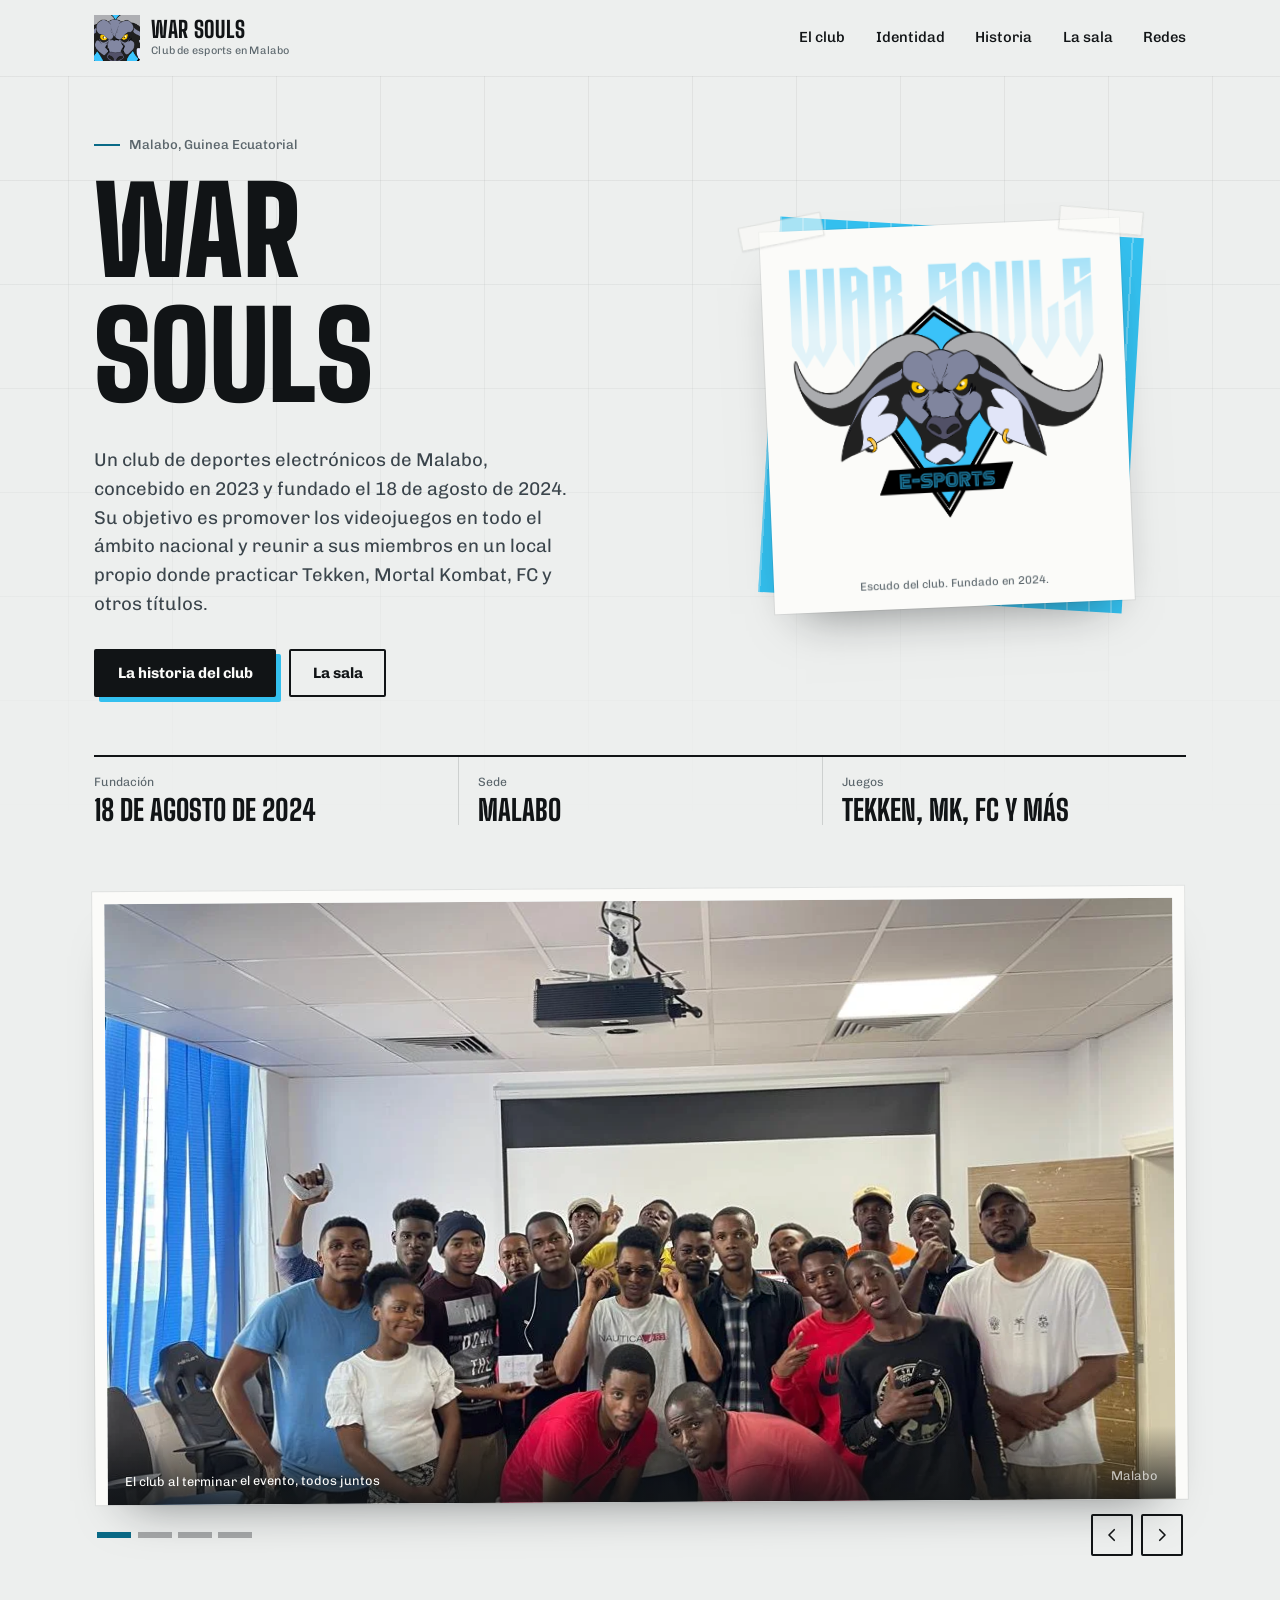
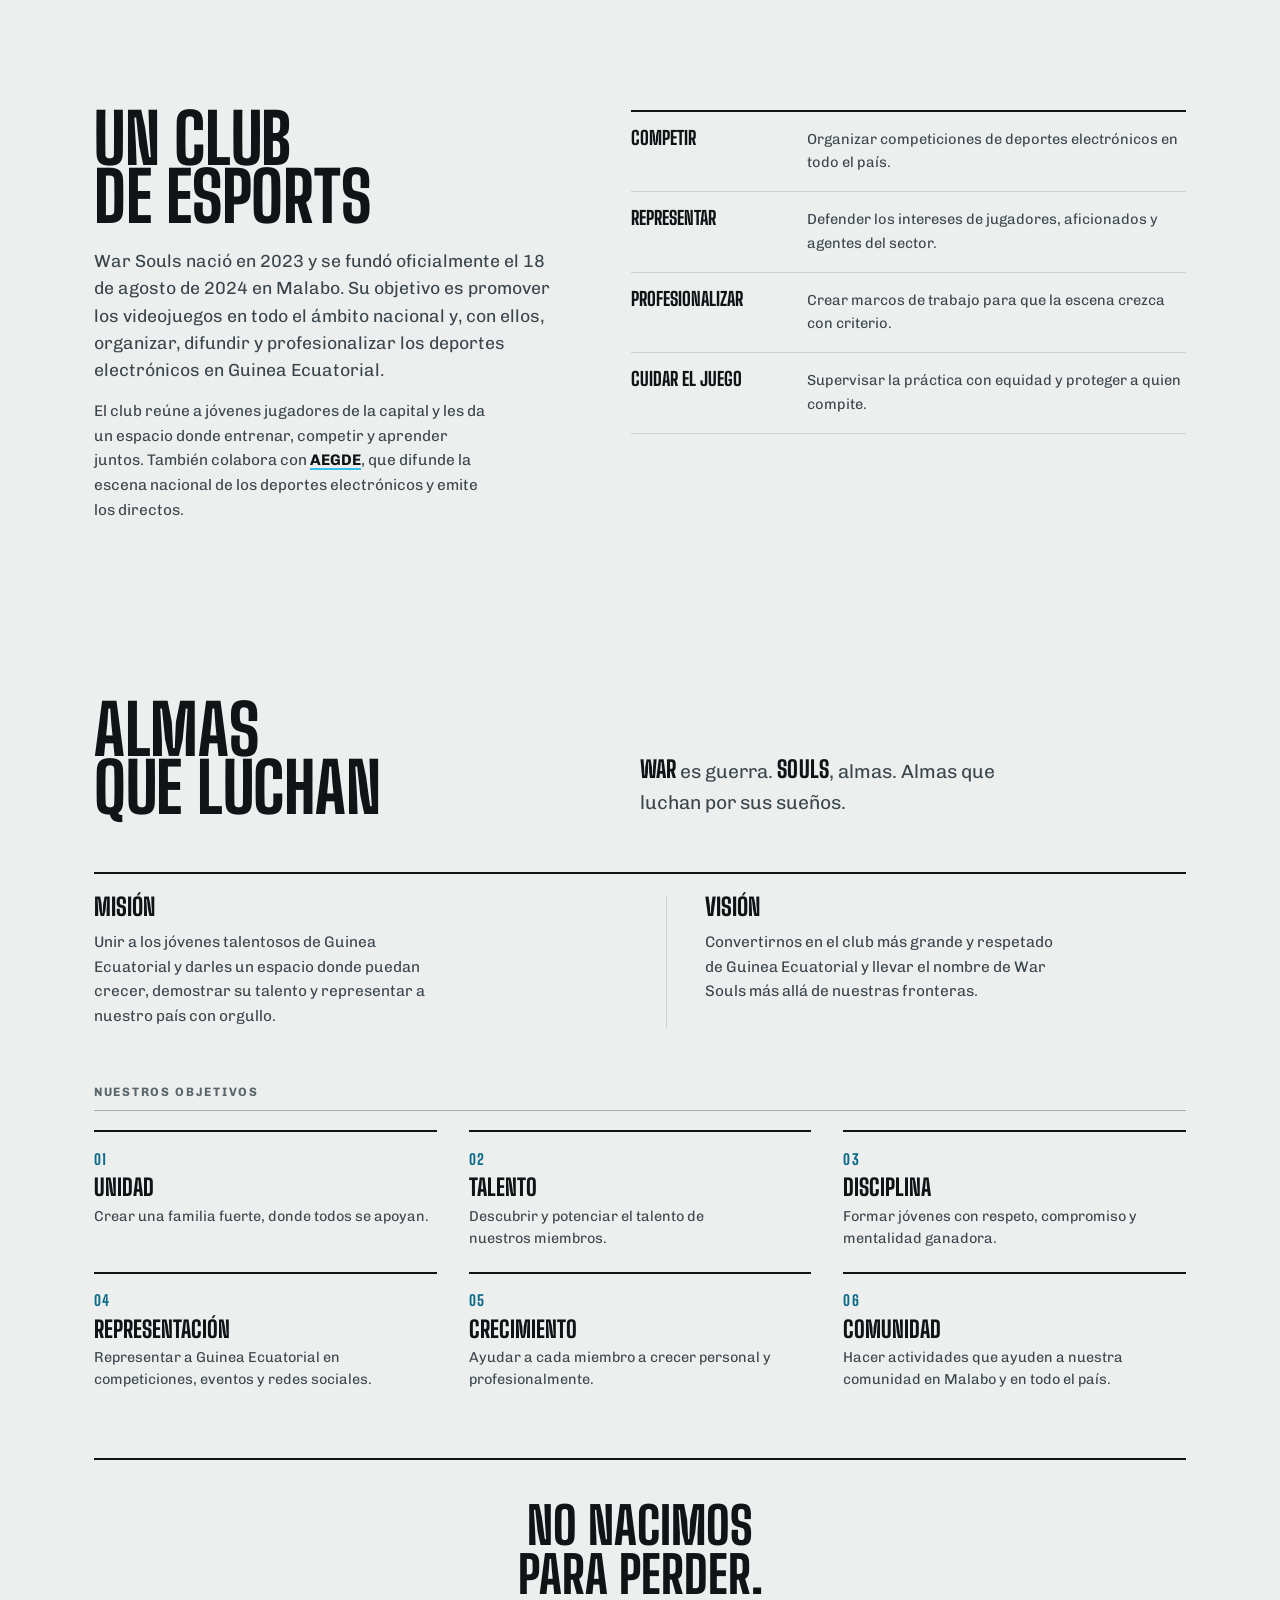
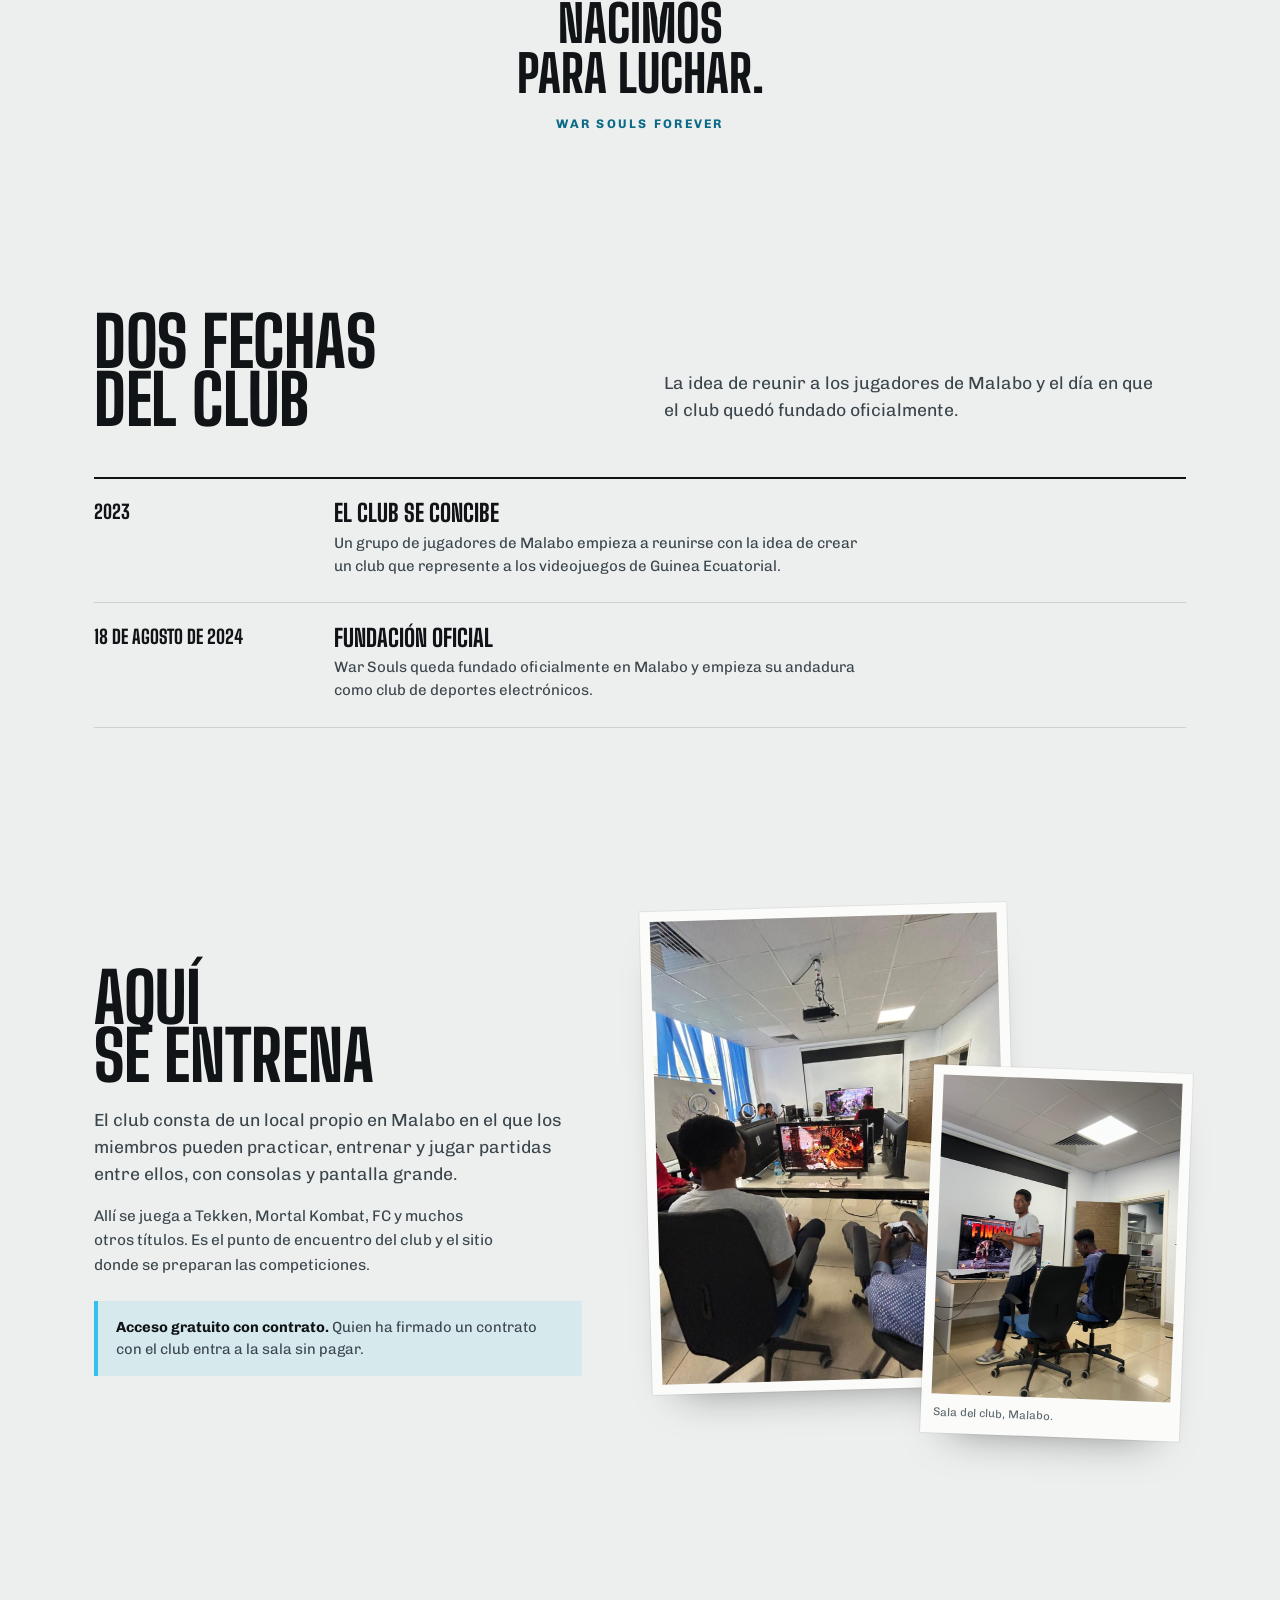
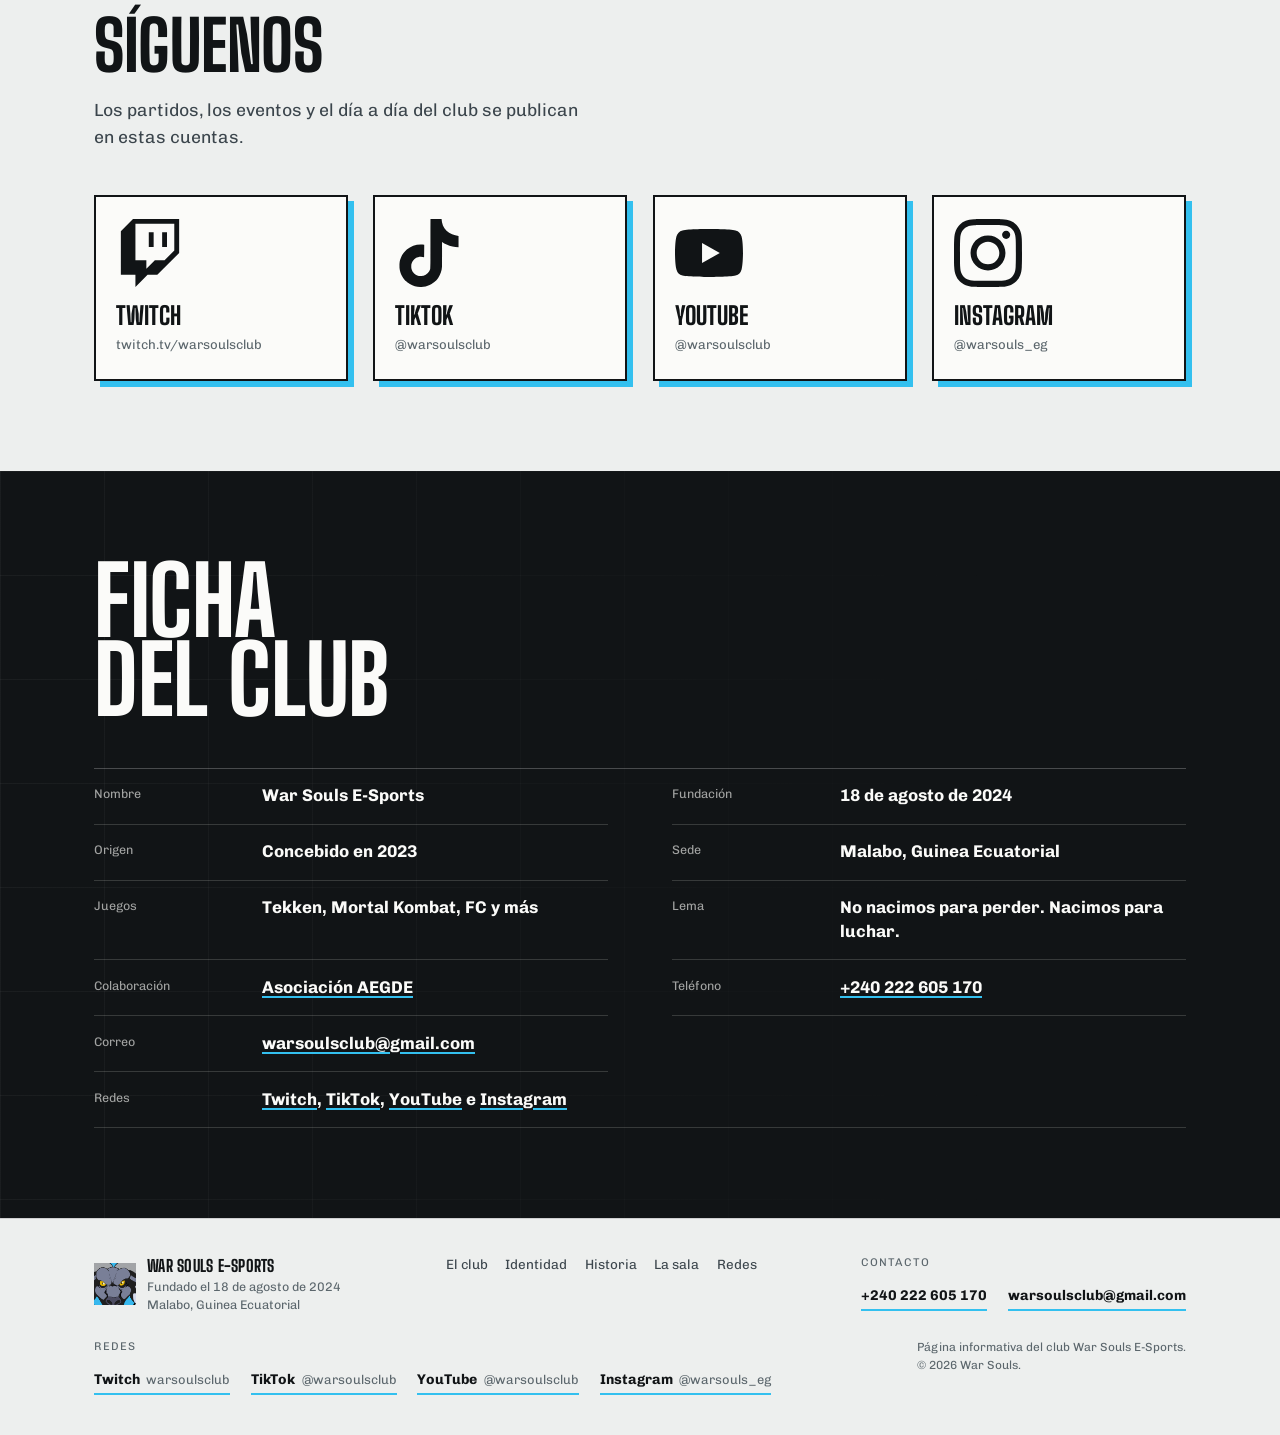
==== commit ba7a48d2: "Actualiza la web del club con la foto del evento y el carrusel. Quita estatutos, asamblea y junta, c" ====
--- a/warsouls.html
+++ b/warsouls.html
@@ -4,7 +4,7 @@
 <meta charset="UTF-8">
 <meta name="viewport" content="width=device-width, initial-scale=1">
 <title>War Souls E-Sports — Club de esports en Malabo</title>
-<meta name="description" content="War Souls es un club de esports fundado el 18 de agosto de 2024 en Malabo. Promueve los videojuegos en todo el país: sala de juego con acceso gratuito para quienes tienen contrato, Tekken, Mortal Kombat, FC y más. Misión, visión y objetivos del club.">
+<meta name="description" content="War Souls es un club de esports de Malabo, concebido en 2023 y fundado el 18 de agosto de 2024. Promueve los videojuegos en todo el país y reúne a sus miembros en un local propio para practicar Tekken, Mortal Kombat, FC y más.">
 <meta name="theme-color" content="#edefee">
 <link rel="preconnect" href="https://fonts.googleapis.com">
 <link rel="preconnect" href="https://fonts.gstatic.com" crossorigin>
@@ -35,7 +35,7 @@
       <a href="#identidad">Identidad</a>
       <a href="#historia">Historia</a>
       <a href="#sala">La sala</a>
-      <a href="#equipo">Equipo</a>
+      <a href="#redes">Redes</a>
     </nav>
   </div>
 </header>
@@ -49,15 +49,14 @@
       <div class="hero__copy">
         <p class="place">Malabo, Guinea Ecuatorial</p>
         <h1 class="hero__title" id="heroTitle">
-          <span class="line"><span>La sala</span></span>
-          <span class="line"><span style="--d:.08s">está</span></span>
-          <span class="line"><span style="--d:.16s">abierta</span></span>
+          <span class="line"><span>War</span></span>
+          <span class="line"><span style="--d:.08s">Souls</span></span>
         </h1>
         <p class="hero__lead">
-          War Souls es un club de deportes electrónicos fundado el 18 de agosto de 2024
-          en Malabo. Su objetivo es promover los videojuegos en todo el ámbito nacional.
-          Tiene un local con puestos de juego abierto a socios y visitantes, donde se
-          juega a Tekken, Mortal Kombat, FC y otros títulos.
+          Un club de deportes electrónicos de Malabo, concebido en 2023 y fundado el
+          18 de agosto de 2024. Su objetivo es promover los videojuegos en todo el
+          ámbito nacional y reunir a sus miembros en un local propio donde practicar
+          Tekken, Mortal Kombat, FC y otros títulos.
         </p>
         <div class="hero__actions">
           <a class="btn btn--ink" href="#historia">La historia del club</a>
@@ -92,34 +91,80 @@
     </div>
   </section>
 
-  <!-- LA SALA EN JUEGO -->
-  <div class="wrap band">
-    <figure class="band__sheet">
-      <img src="assets/warsouls/grupo.jpg" alt="Jugadores y público reunidos en la sala de War Souls, en Malabo." width="1500" height="1125" loading="lazy">
-      <figcaption class="band__cap">
-        <span>Jugadores y socios en la sala del club.</span>
-        <span>Malabo</span>
-      </figcaption>
-    </figure>
-  </div>
+  <!-- CARRUSEL DE IMÁGENES -->
+  <section class="band" aria-labelledby="eventosTitle">
+    <div class="wrap">
+      <h2 class="sr-only" id="eventosTitle">Imágenes del club y de sus eventos</h2>
+      <div class="banner" data-carousel aria-roledescription="carrusel" aria-label="Imágenes del club y de sus eventos">
+        <div class="banner__frame">
+          <div class="banner__viewport">
+            <figure class="banner__slide is-on" data-slide>
+              <img src="assets/warsouls/equipo-evento.webp" alt="Los miembros del club reunidos en grupo al terminar el evento, en una sala con proyector y pantalla." width="1080" height="810" fetchpriority="high">
+              <figcaption class="banner__cap">
+                <span>El club al terminar el evento, todos juntos</span>
+                <span>Malabo</span>
+              </figcaption>
+            </figure>
+            <figure class="banner__slide" data-slide aria-hidden="true">
+              <img src="assets/warsouls/sala-partida.jpg" alt="Dos jugadores compiten frente a la pantalla en la sala del club." width="1000" height="1333" loading="lazy">
+              <figcaption class="banner__cap">
+                <span>Partida en la sala del club</span>
+                <span>Malabo</span>
+              </figcaption>
+            </figure>
+            <figure class="banner__slide" data-slide aria-hidden="true">
+              <img src="assets/warsouls/sala-finish.jpg" alt="Un jugador se levanta al ganar, con el cartel de victoria del juego en el televisor." width="900" height="1200" loading="lazy">
+              <figcaption class="banner__cap">
+                <span>Final de partida</span>
+                <span>Malabo</span>
+              </figcaption>
+            </figure>
+            <figure class="banner__slide" data-slide aria-hidden="true">
+              <img src="assets/warsouls/grupo.jpg" alt="Jugadores y público reunidos en la sala de War Souls." width="1500" height="1125" loading="lazy">
+              <figcaption class="banner__cap">
+                <span>Día de juego en el club</span>
+                <span>Malabo</span>
+              </figcaption>
+            </figure>
+          </div>
+        </div>
+
+        <div class="banner__bar">
+          <div class="banner__dots">
+            <button class="banner__dot" type="button" data-dot aria-label="Ver imagen 1" aria-current="true"></button>
+            <button class="banner__dot" type="button" data-dot aria-label="Ver imagen 2"></button>
+            <button class="banner__dot" type="button" data-dot aria-label="Ver imagen 3"></button>
+            <button class="banner__dot" type="button" data-dot aria-label="Ver imagen 4"></button>
+          </div>
+          <div class="banner__arrows">
+            <button class="banner__btn" type="button" data-prev aria-label="Imagen anterior">
+              <svg viewBox="0 0 24 24" aria-hidden="true"><path d="M15 5l-7 7 7 7"/></svg>
+            </button>
+            <button class="banner__btn" type="button" data-next aria-label="Imagen siguiente">
+              <svg viewBox="0 0 24 24" aria-hidden="true"><path d="M9 5l7 7-7 7"/></svg>
+            </button>
+          </div>
+        </div>
+      </div>
+    </div>
+  </section>
 
   <!-- EL CLUB -->
   <section class="sec" id="club" aria-labelledby="clubTitle">
     <div class="wrap club">
       <div>
-        <h2 class="sec__title" id="clubTitle">Un club<br>con estatutos</h2>
+        <h2 class="sec__title" id="clubTitle">Un club<br>de esports</h2>
         <p class="sec__lead">
-          War Souls es una asociación sin ánimo de lucro fundada el 18 de agosto de 2024
-          y con sede en Malabo. Su objetivo es promover los videojuegos en todo el ámbito
-          nacional y, con ellos, organizar, difundir y profesionalizar los deportes
-          electrónicos en Guinea Ecuatorial.
+          War Souls nació en 2023 y se fundó oficialmente el 18 de agosto de 2024 en
+          Malabo. Su objetivo es promover los videojuegos en todo el ámbito nacional y,
+          con ellos, organizar, difundir y profesionalizar los deportes electrónicos en
+          Guinea Ecuatorial.
         </p>
         <p class="sec__body">
-          Los estatutos fijan un ámbito de actuación nacional e internacional y una
-          asamblea general que elige a la junta directiva. La junta organiza la
-          competición, administra el club y responde ante los socios. War Souls colabora
-          con <a href="index.html">AEGDE</a>, la asociación nacional de deportes
-          electrónicos, que difunde la escena del país y emite los directos.
+          El club reúne a jóvenes jugadores de la capital y les da un espacio donde
+          entrenar, competir y aprender juntos. También colabora con
+          <a href="index.html">AEGDE</a>, que difunde la escena nacional de los deportes
+          electrónicos y emite los directos.
         </p>
       </div>
 
@@ -142,14 +187,6 @@
             <span>Supervisar la práctica con equidad y proteger a quien compite.</span>
           </li>
         </ul>
-
-        <figure class="quote">
-          <blockquote>
-            <p>Supervisar la práctica de los deportes electrónicos con un espíritu de equidad
-            y desarrollo humano, en línea con los valores del olimpismo.</p>
-          </blockquote>
-          <figcaption>Estatutos de War Souls, artículo 2</figcaption>
-        </figure>
       </div>
     </div>
   </section>
@@ -231,27 +268,26 @@
       <div class="hist__head">
         <h2 class="sec__title" id="historiaTitle">Dos fechas<br>del club</h2>
         <p class="sec__lead">
-          La fundación y la asamblea en la que se presentaron los estatutos y el reparto
-          de tareas.
+          La idea de reunir a los jugadores de Malabo y el día en que el club quedó
+          fundado oficialmente.
         </p>
       </div>
 
       <ol class="milestones">
+        <li>
+          <time class="ms__date" datetime="2023">2023</time>
+          <div class="ms__body">
+            <h3>El club se concibe</h3>
+            <p>Un grupo de jugadores de Malabo empieza a reunirse con la idea de crear un
+            club que represente a los videojuegos de Guinea Ecuatorial.</p>
+          </div>
+        </li>
         <li>
           <time class="ms__date" datetime="2024-08-18">18 de agosto de 2024</time>
           <div class="ms__body">
-            <h3>Fundación</h3>
-            <p>El club se constituye en Malabo como asociación sin ánimo de lucro dedicada
-            a los deportes electrónicos.</p>
-          </div>
-        </li>
-        <li>
-          <time class="ms__date" datetime="2026-01-17">17 de enero de 2026</time>
-          <div class="ms__body">
-            <h3>Asamblea general</h3>
-            <p>Se presentan los estatutos y las asignaciones de la junta directiva. El club
-            trabaja en la afiliación a la federación y en el registro ante el Ministerio de
-            Educación, Enseñanza Universitaria y Deportes.</p>
+            <h3>Fundación oficial</h3>
+            <p>War Souls queda fundado oficialmente en Malabo y empieza su andadura como
+            club de deportes electrónicos.</p>
           </div>
         </li>
       </ol>
@@ -264,19 +300,18 @@
       <div>
         <h2 class="sec__title" id="salaTitle">Aquí<br>se entrena</h2>
         <p class="sec__lead">
-          Un local en Malabo con puestos de juego, consolas y pantalla grande. Es el lugar
-          donde el club juega, entrena y reúne a socios y visitantes.
+          El club consta de un local propio en Malabo en el que los miembros pueden
+          practicar, entrenar y jugar partidas entre ellos, con consolas y pantalla
+          grande.
         </p>
         <p class="sec__body">
-          El acceso a la sala y las membresías están abiertos a socios y visitantes.
-          Quien empieza puede venir a probar: siempre hay alguien dispuesto a explicar
-          cómo funciona el club.
+          Allí se juega a Tekken, Mortal Kombat, FC y muchos otros títulos. Es el punto
+          de encuentro del club y el sitio donde se preparan las competiciones.
         </p>
 
         <p class="free">
-          <strong>Acceso gratuito con contrato.</strong> Quien haya firmado un contrato
-          con el club entra a la sala sin pagar. El resto de visitantes puede preguntar
-          en la sala por las condiciones de acceso y membresía.
+          <strong>Acceso gratuito con contrato.</strong> Quien ha firmado un contrato
+          con el club entra a la sala sin pagar.
         </p>
       </div>
 
@@ -292,46 +327,52 @@
     </div>
   </section>
 
-  <!-- EQUIPO -->
-  <section class="sec" id="equipo" aria-labelledby="equipoTitle">
-    <div class="wrap">
-      <div class="team">
-        <div>
-          <h2 class="sec__title" id="equipoTitle">Quién<br>lo lleva</h2>
-          <p class="sec__lead">
-            La junta directiva la elige la asamblea general. Estas son las personas
-            que responden por el club y las áreas que lo sostienen.
-          </p>
-        </div>
-
-        <dl class="roster">
-          <div><dt>Presidencia</dt><dd>Benjamín Ndong Ona Ada</dd></div>
-          <div><dt>Vicepresidencias</dt><dd>Elvis Gabriel Enguru Nsogo Mbengono y Crisantos Nicolás Obiang Abeme</dd></div>
-          <div><dt>Secretaría</dt><dd>José María Rodríguez Ndong Nvo Ayang</dd></div>
-          <div><dt>Tesorería</dt><dd>David Nguema Nve Mangue</dd></div>
-          <div><dt>Vocalías</dt><dd>Sebastián y Amadeo Nze Ñengono</dd></div>
-          <div><dt>Fundadores</dt><dd>Miguel Ángel Ebang, Elvis Gabriel Enguru Nsogo Mbengono y Jared Ndong Endaman Alene</dd></div>
-        </dl>
-      </div>
-
-      <div class="areas">
-        <div class="area">
-          <h3>Deportiva</h3>
-          <p>Cuerpo técnico y jugadores. Resultados de ligas y competiciones, y la política deportiva del club.</p>
-        </div>
-        <div class="area">
-          <h3>Administrativa</h3>
-          <p>Presupuesto, personal, compras, contabilidad y seguimiento de tareas.</p>
-        </div>
-        <div class="area">
-          <h3>Comunicación</h3>
-          <p>Medios, redes sociales, comunicación interna y comunidad.</p>
-        </div>
-        <div class="area">
-          <h3>Comercial</h3>
-          <p>Patrocinios, venta de servicios y alianzas con otras entidades.</p>
-        </div>
-      </div>
+  <!-- REDES -->
+  <section class="sec redes" id="redes" aria-labelledby="redesTitle">
+    <div class="wrap">
+      <h2 class="sec__title" id="redesTitle">Síguenos</h2>
+      <p class="sec__lead">
+        Los partidos, los eventos y el día a día del club se publican en estas cuentas.
+      </p>
+
+      <ul class="socials">
+        <li>
+          <a class="social" href="https://twitch.tv/warsoulsclub" target="_blank" rel="noopener">
+            <span class="social__icon" aria-hidden="true">
+              <svg viewBox="0 0 24 24" focusable="false"><path d="M11.571 4.714h1.715v5.143H11.57zm4.715 0H18v5.143h-1.714zM6 0L1.714 4.286v15.428h5.143V24l4.286-4.286h3.428L22.286 12V0zm14.571 11.143l-3.428 3.428h-3.429l-3 3v-3H6.857V1.714h13.714z"/></svg>
+            </span>
+            <span class="social__name">Twitch</span>
+            <span class="social__handle">twitch.tv/warsoulsclub</span>
+          </a>
+        </li>
+        <li>
+          <a class="social" href="https://www.tiktok.com/@warsoulsclub" target="_blank" rel="noopener">
+            <span class="social__icon" aria-hidden="true">
+              <svg viewBox="0 0 24 24" focusable="false"><path d="M12.525.02c1.31-.02 2.61-.01 3.91-.02.08 1.53.63 3.09 1.75 4.17 1.12 1.11 2.7 1.62 4.24 1.79v4.03c-1.44-.05-2.89-.35-4.2-.97-.57-.26-1.1-.59-1.62-.93-.01 2.92.01 5.84-.02 8.75-.08 1.4-.54 2.79-1.35 3.94-1.31 1.92-3.58 3.17-5.91 3.21-1.43.08-2.86-.31-4.08-1.03-2.02-1.19-3.44-3.37-3.65-5.71-.02-.5-.03-1-.01-1.49.18-1.9 1.12-3.72 2.58-4.96 1.66-1.44 3.98-2.13 6.15-1.72.02 1.48-.04 2.96-.04 4.44-.99-.32-2.15-.23-3.02.37-.63.41-1.11 1.04-1.36 1.75-.21.51-.15 1.07-.14 1.61.24 1.64 1.82 3.02 3.5 2.87 1.12-.01 2.19-.66 2.77-1.61.19-.33.4-.67.41-1.06.1-1.79.06-3.57.07-5.36.01-4.03-.01-8.05.02-12.07z"/></svg>
+            </span>
+            <span class="social__name">TikTok</span>
+            <span class="social__handle">@warsoulsclub</span>
+          </a>
+        </li>
+        <li>
+          <a class="social" href="https://youtube.com/@warsoulsclub" target="_blank" rel="noopener">
+            <span class="social__icon" aria-hidden="true">
+              <svg viewBox="0 0 24 24" focusable="false"><path d="M23.498 6.186a3.016 3.016 0 0 0-2.122-2.136C19.505 3.545 12 3.545 12 3.545s-7.505 0-9.377.505A3.017 3.017 0 0 0 .502 6.186C0 8.07 0 12 0 12s0 3.93.502 5.814a3.016 3.016 0 0 0 2.122 2.136c1.871.505 9.376.505 9.376.505s7.505 0 9.377-.505a3.015 3.015 0 0 0 2.122-2.136C24 15.93 24 12 24 12s0-3.93-.502-5.814zM9.545 15.568V8.432L15.818 12l-6.273 3.568z"/></svg>
+            </span>
+            <span class="social__name">YouTube</span>
+            <span class="social__handle">@warsoulsclub</span>
+          </a>
+        </li>
+        <li>
+          <a class="social" href="https://www.instagram.com/warsouls_eg" target="_blank" rel="noopener">
+            <span class="social__icon" aria-hidden="true">
+              <svg viewBox="0 0 24 24" focusable="false"><path d="M12 0C8.74 0 8.333.015 7.053.072 5.775.132 4.905.333 4.14.63c-.789.306-1.459.717-2.126 1.384S.935 3.35.63 4.14C.333 4.905.131 5.775.072 7.053.012 8.333 0 8.74 0 12s.015 3.667.072 4.947c.06 1.277.261 2.148.558 2.913.306.788.717 1.459 1.384 2.126.667.666 1.336 1.079 2.126 1.384.766.296 1.636.499 2.913.558C8.333 23.988 8.74 24 12 24s3.667-.015 4.947-.072c1.277-.06 2.148-.262 2.913-.558.788-.306 1.459-.718 2.126-1.384.666-.667 1.079-1.335 1.384-2.126.296-.765.499-1.636.558-2.913.06-1.28.072-1.687.072-4.947s-.015-3.667-.072-4.947c-.06-1.277-.262-2.149-.558-2.913-.306-.789-.718-1.459-1.384-2.126C21.319 1.347 20.651.935 19.86.63c-.765-.297-1.636-.499-2.913-.558C15.667.012 15.26 0 12 0zm0 2.16c3.203 0 3.585.016 4.85.071 1.17.055 1.805.249 2.227.415.562.217.96.477 1.382.896.419.42.679.819.896 1.381.164.422.36 1.057.413 2.227.057 1.266.07 1.646.07 4.85s-.015 3.585-.074 4.85c-.061 1.17-.256 1.805-.421 2.227-.224.562-.479.96-.899 1.382-.419.419-.824.679-1.38.896-.42.164-1.065.36-2.235.413-1.274.057-1.649.07-4.859.07-3.211 0-3.586-.015-4.859-.074-1.171-.061-1.816-.256-2.236-.421-.569-.224-.96-.479-1.379-.899-.421-.419-.69-.824-.9-1.38-.165-.42-.359-1.065-.42-2.235-.045-1.26-.061-1.649-.061-4.844 0-3.196.016-3.586.061-4.861.061-1.17.255-1.814.42-2.234.21-.57.479-.96.9-1.381.419-.419.81-.689 1.379-.898.42-.166 1.051-.361 2.221-.421 1.275-.045 1.65-.06 4.859-.06l.045.03zm0 3.678c-3.405 0-6.162 2.76-6.162 6.162 0 3.405 2.76 6.162 6.162 6.162 3.405 0 6.162-2.76 6.162-6.162 0-3.405-2.76-6.162-6.162-6.162zM12 16c-2.21 0-4-1.79-4-4s1.79-4 4-4 4 1.79 4 4-1.79 4-4 4zm7.846-10.405c0 .795-.646 1.44-1.44 1.44-.795 0-1.44-.646-1.44-1.44 0-.794.646-1.439 1.44-1.439.793-.001 1.44.645 1.44 1.439z"/></svg>
+            </span>
+            <span class="social__name">Instagram</span>
+            <span class="social__handle">@warsouls_eg</span>
+          </a>
+        </li>
+      </ul>
     </div>
   </section>
 
@@ -342,15 +383,12 @@
       <dl class="profile__list">
         <div><dt>Nombre</dt><dd>War Souls E-Sports</dd></div>
         <div><dt>Fundación</dt><dd>18 de agosto de 2024</dd></div>
+        <div><dt>Origen</dt><dd>Concebido en 2023</dd></div>
         <div><dt>Sede</dt><dd>Malabo, Guinea Ecuatorial</dd></div>
-        <div><dt>Ámbito</dt><dd>Nacional e internacional</dd></div>
         <div><dt>Juegos</dt><dd>Tekken, Mortal Kombat, FC y más</dd></div>
-        <div><dt>Naturaleza</dt><dd>Asociación sin ánimo de lucro</dd></div>
         <div><dt>Lema</dt><dd>No nacimos para perder. Nacimos para luchar.</dd></div>
-        <div><dt>Presidencia</dt><dd>Benjamín Ndong Ona Ada</dd></div>
-        <div><dt>Asamblea general</dt><dd>9 miembros (acta de enero de 2026)</dd></div>
         <div><dt>Colaboración</dt><dd><a href="index.html">Asociación AEGDE</a></dd></div>
-        <div><dt>Teléfono</dt><dd><a href="tel:+240222605170">222-605170</a> <span class="profile__tag">Orange</span></dd></div>
+        <div><dt>Teléfono</dt><dd><a href="tel:+240222605170">+240 222 605 170</a></dd></div>
         <div><dt>Correo</dt><dd><a href="mailto:warsoulsclub@gmail.com">warsoulsclub@gmail.com</a></dd></div>
         <div class="profile__wide"><dt>Redes</dt><dd>
           <a href="https://twitch.tv/warsoulsclub" target="_blank" rel="noopener">Twitch</a>,
@@ -375,12 +413,12 @@
       <a href="#identidad">Identidad</a>
       <a href="#historia">Historia</a>
       <a href="#sala">La sala</a>
-      <a href="#equipo">Equipo</a>
+      <a href="#redes">Redes</a>
     </nav>
     <div class="foot__social">
       <p id="contactoTitle">Contacto</p>
       <ul aria-labelledby="contactoTitle">
-        <li><a href="tel:+240222605170">222-605170 <span>Orange</span></a></li>
+        <li><a href="tel:+240222605170">+240 222 605 170</a></li>
         <li><a href="mailto:warsoulsclub@gmail.com">warsoulsclub@gmail.com</a></li>
       </ul>
     </div>
@@ -394,8 +432,7 @@
       </ul>
     </div>
     <p class="foot__note">
-      Página informativa elaborada con los estatutos, el organigrama, el plan
-      estratégico y el acta de la asamblea del club.
+      Página informativa del club War Souls E-Sports.
       <br>© <span id="year">2026</span> War Souls.
     </p>
   </div>
--- a/warsouls.css
+++ b/warsouls.css
@@ -399,30 +399,98 @@
   line-height: 1.05;
 }
 
-/* ---------- foto de grupo ---------- */
+/* ---------- carrusel de imágenes ---------- */
 .band { padding-top: clamp(1rem, 2.5vw, 1.6rem); padding-bottom: clamp(2.6rem, 5vw, 4rem); }
-.band__sheet {
-  margin: 0;
-  padding: 12px 12px 8px;
+
+.banner { position: relative; }
+.banner__frame {
+  padding: 12px 12px 0;
   background: var(--paper);
   box-shadow:
     0 30px 50px -34px rgba(17, 20, 22, .55),
     0 0 0 1px rgba(17, 20, 22, .06);
-  transform: rotate(-.45deg);
-}
-.band__sheet img {
+  transform: rotate(-.35deg);
+}
+.banner__viewport {
+  position: relative;
+  aspect-ratio: 16 / 9;
+  overflow: hidden;
+  background: #dfe4e6;
+}
+.banner__slide {
+  position: absolute;
+  inset: 0;
+  margin: 0;
+  opacity: 0;
+  visibility: hidden;
+  transition: opacity .7s var(--ease), visibility .7s;
+}
+.banner__slide.is-on { opacity: 1; visibility: visible; }
+.banner__slide img {
   width: 100%;
-  height: auto;
-}
-.band__cap {
+  height: 100%;
+  object-fit: cover;
+  object-position: center 36%;
+}
+.banner__cap {
+  position: absolute;
+  inset: auto 0 0 0;
   display: flex;
   flex-wrap: wrap;
   justify-content: space-between;
-  gap: .4rem 1.5rem;
-  padding: .7rem .25rem .2rem;
-  font-size: .76rem;
-  color: var(--ink-45);
-}
+  gap: .3rem 1.5rem;
+  padding: 2.6rem 1.1rem .85rem;
+  background: linear-gradient(to top, rgba(17, 20, 22, .8), rgba(17, 20, 22, 0));
+  color: var(--paper);
+  font-size: .8rem;
+  line-height: 1.4;
+}
+.banner__cap span:last-child { color: rgba(251, 251, 249, .7); }
+
+.banner__bar {
+  display: flex;
+  align-items: center;
+  justify-content: space-between;
+  gap: 1rem;
+  padding: .8rem .2rem 0;
+}
+.banner__dots { display: flex; gap: .4rem; }
+.banner__dot {
+  width: 34px;
+  height: 6px;
+  padding: 0;
+  border: 0;
+  background: var(--rule-strong);
+  cursor: pointer;
+  transition: background-color .2s var(--ease);
+}
+.banner__dot:hover { background: var(--ink-45); }
+.banner__dot[aria-current="true"] { background: var(--ice-ink); }
+
+.banner__arrows { display: flex; gap: .5rem; }
+.banner__btn {
+  display: grid;
+  place-items: center;
+  width: 42px;
+  height: 42px;
+  padding: 0;
+  border: 2px solid var(--ink);
+  border-radius: 2px;
+  background: transparent;
+  color: var(--ink);
+  cursor: pointer;
+  transition: background-color .18s var(--ease), color .18s var(--ease);
+}
+.banner__btn svg {
+  width: 18px;
+  height: 18px;
+  fill: none;
+  stroke: currentColor;
+  stroke-width: 2.2;
+  stroke-linecap: round;
+  stroke-linejoin: round;
+}
+.banner__btn:hover { background: var(--ink); color: var(--paper); }
 
 /* ---------- secciones ---------- */
 .sec {
@@ -493,25 +561,6 @@
 .fines span {
   font-size: .91rem;
   color: var(--ink-70);
-}
-
-.quote {
-  margin: clamp(2.2rem, 5vw, 3.4rem) 0 0;
-  max-width: 56ch;
-  padding: .2rem 0 .2rem 1.3rem;
-  border-left: 4px solid var(--ice);
-}
-.quote blockquote { margin: 0; }
-.quote p {
-  font-size: clamp(1.06rem, 1.4vw, 1.24rem);
-  line-height: 1.5;
-  color: var(--ink);
-  font-weight: 500;
-}
-.quote figcaption {
-  margin-top: .7rem;
-  font-size: .78rem;
-  color: var(--ink-45);
 }
 
 /* ---------- identidad ---------- */
@@ -882,56 +931,55 @@
   color: var(--ink-70);
 }
 
-/* ---------- equipo ---------- */
-.team {
-  display: grid;
-  grid-template-columns: minmax(0, .82fr) minmax(0, 1.18fr);
-  gap: clamp(2rem, 5vw, 4.5rem);
-  align-items: start;
-}
-
-.roster {
-  margin: 0;
-  border-top: 2px solid var(--ink);
-}
-.roster > div {
-  display: grid;
-  grid-template-columns: 10rem minmax(0, 1fr);
-  gap: 1.4rem;
-  padding: .85rem 0 .95rem;
-  border-bottom: 1px solid var(--rule);
-}
-.roster dt {
-  font-size: .78rem;
+/* ---------- redes ---------- */
+.redes { padding-bottom: clamp(3.4rem, 7vw, 6rem); }
+.socials {
+  display: grid;
+  grid-template-columns: repeat(4, minmax(0, 1fr));
+  gap: clamp(1rem, 2.4vw, 1.6rem);
+  margin: clamp(2rem, 4vw, 2.8rem) 0 0;
+  padding: 0;
+  list-style: none;
+}
+.social {
+  display: flex;
+  flex-direction: column;
+  gap: .35rem;
+  height: 100%;
+  padding: 1.4rem 1.25rem 1.5rem;
+  background: var(--paper);
+  border: 2px solid var(--ink);
+  box-shadow: 6px 6px 0 var(--ice);
+  transition: transform .18s var(--ease), box-shadow .18s var(--ease);
+}
+.social:hover {
+  transform: translate(-2px, -2px);
+  box-shadow: 10px 10px 0 var(--ink);
+}
+.social__icon {
+  display: block;
+  width: 68px;
+  height: 68px;
+  margin-bottom: .7rem;
+}
+.social__icon svg {
+  width: 100%;
+  height: 100%;
+  fill: var(--ink);
+  transition: fill .18s var(--ease);
+}
+.social:hover .social__icon svg { fill: var(--ice-ink); }
+.social__name {
+  font-family: var(--display);
+  font-weight: 800;
+  text-transform: uppercase;
+  font-size: 1.55rem;
+  line-height: 1;
+}
+.social__handle {
+  font-size: .82rem;
   color: var(--ink-45);
-  padding-top: .22rem;
-}
-.roster dd {
-  margin: 0;
-  font-weight: 700;
-  line-height: 1.45;
-}
-
-.areas {
-  display: grid;
-  grid-template-columns: repeat(4, minmax(0, 1fr));
-  gap: 1.4rem;
-  margin-top: clamp(2.4rem, 5vw, 3.6rem);
-  padding-top: 1.3rem;
-  border-top: 2px solid var(--ink);
-}
-.area h3 {
-  font-family: var(--display);
-  font-weight: 800;
-  text-transform: uppercase;
-  font-size: 1.26rem;
-  line-height: 1;
-}
-.area p {
-  margin-top: .45rem;
-  font-size: .85rem;
-  line-height: 1.45;
-  color: var(--ink-70);
+  overflow-wrap: anywhere;
 }
 
 /* ---------- ficha ---------- */
@@ -991,11 +1039,6 @@
   text-underline-offset: 3px;
 }
 .profile__list a:hover { text-decoration-color: var(--paper); }
-.profile__tag {
-  font-weight: 400;
-  font-size: .82rem;
-  color: rgba(251, 251, 249, .62);
-}
 
 /* ---------- pie ---------- */
 .foot {
@@ -1101,7 +1144,6 @@
 
   .club,
   .sala,
-  .team,
   .ident__head,
   .mv,
   .events__head,
@@ -1118,7 +1160,7 @@
   .sala__shots { max-width: 34rem; }
   .note { max-width: 36rem; transform: rotate(.4deg); }
   .house__grid { grid-template-columns: repeat(2, minmax(0, 1fr)); gap: 1.6rem 2rem; }
-  .areas { grid-template-columns: repeat(2, minmax(0, 1fr)); gap: 1.6rem 2rem; }
+  .socials { grid-template-columns: repeat(2, minmax(0, 1fr)); }
 }
 
 @media (max-width: 840px) {
@@ -1179,6 +1221,7 @@
   .shot--a { transform: rotate(-1.2deg); }
   .shot--b { transform: rotate(1.4deg); }
   .fines li { grid-template-columns: 8rem minmax(0, 1fr); gap: 1rem; }
+  .banner__viewport { aspect-ratio: 4 / 3; }
   .foot__in { flex-direction: column; }
 }
 
@@ -1187,11 +1230,14 @@
   .wall__field { width: 74%; left: 8%; }
   .hero__wall { min-height: 300px; padding-top: 1.4rem; }
   .house__grid { grid-template-columns: 1fr; }
-  .areas { grid-template-columns: 1fr; }
   .goals { grid-template-columns: 1fr; gap: 1.1rem; }
   .fines li { grid-template-columns: 1fr; gap: .25rem; }
-  .roster > div { grid-template-columns: 1fr; gap: .15rem; }
-  .roster dt { padding-top: 0; }
+  .socials { grid-template-columns: 1fr; }
+  .social { flex-direction: row; align-items: center; flex-wrap: wrap; gap: .2rem 1rem; }
+  .social__icon { width: 46px; height: 46px; margin-bottom: 0; }
+  .social__handle { flex-basis: 100%; padding-left: 0; }
+  .banner__dot { width: 26px; }
+  .banner__cap { font-size: .74rem; padding: 2.2rem .8rem .7rem; }
   .brief li { grid-template-columns: 6rem minmax(0, 1fr); }
   .profile__list > div { grid-template-columns: 1fr; gap: .15rem; }
   .sala__shots { grid-template-columns: 1fr; gap: 1rem; }
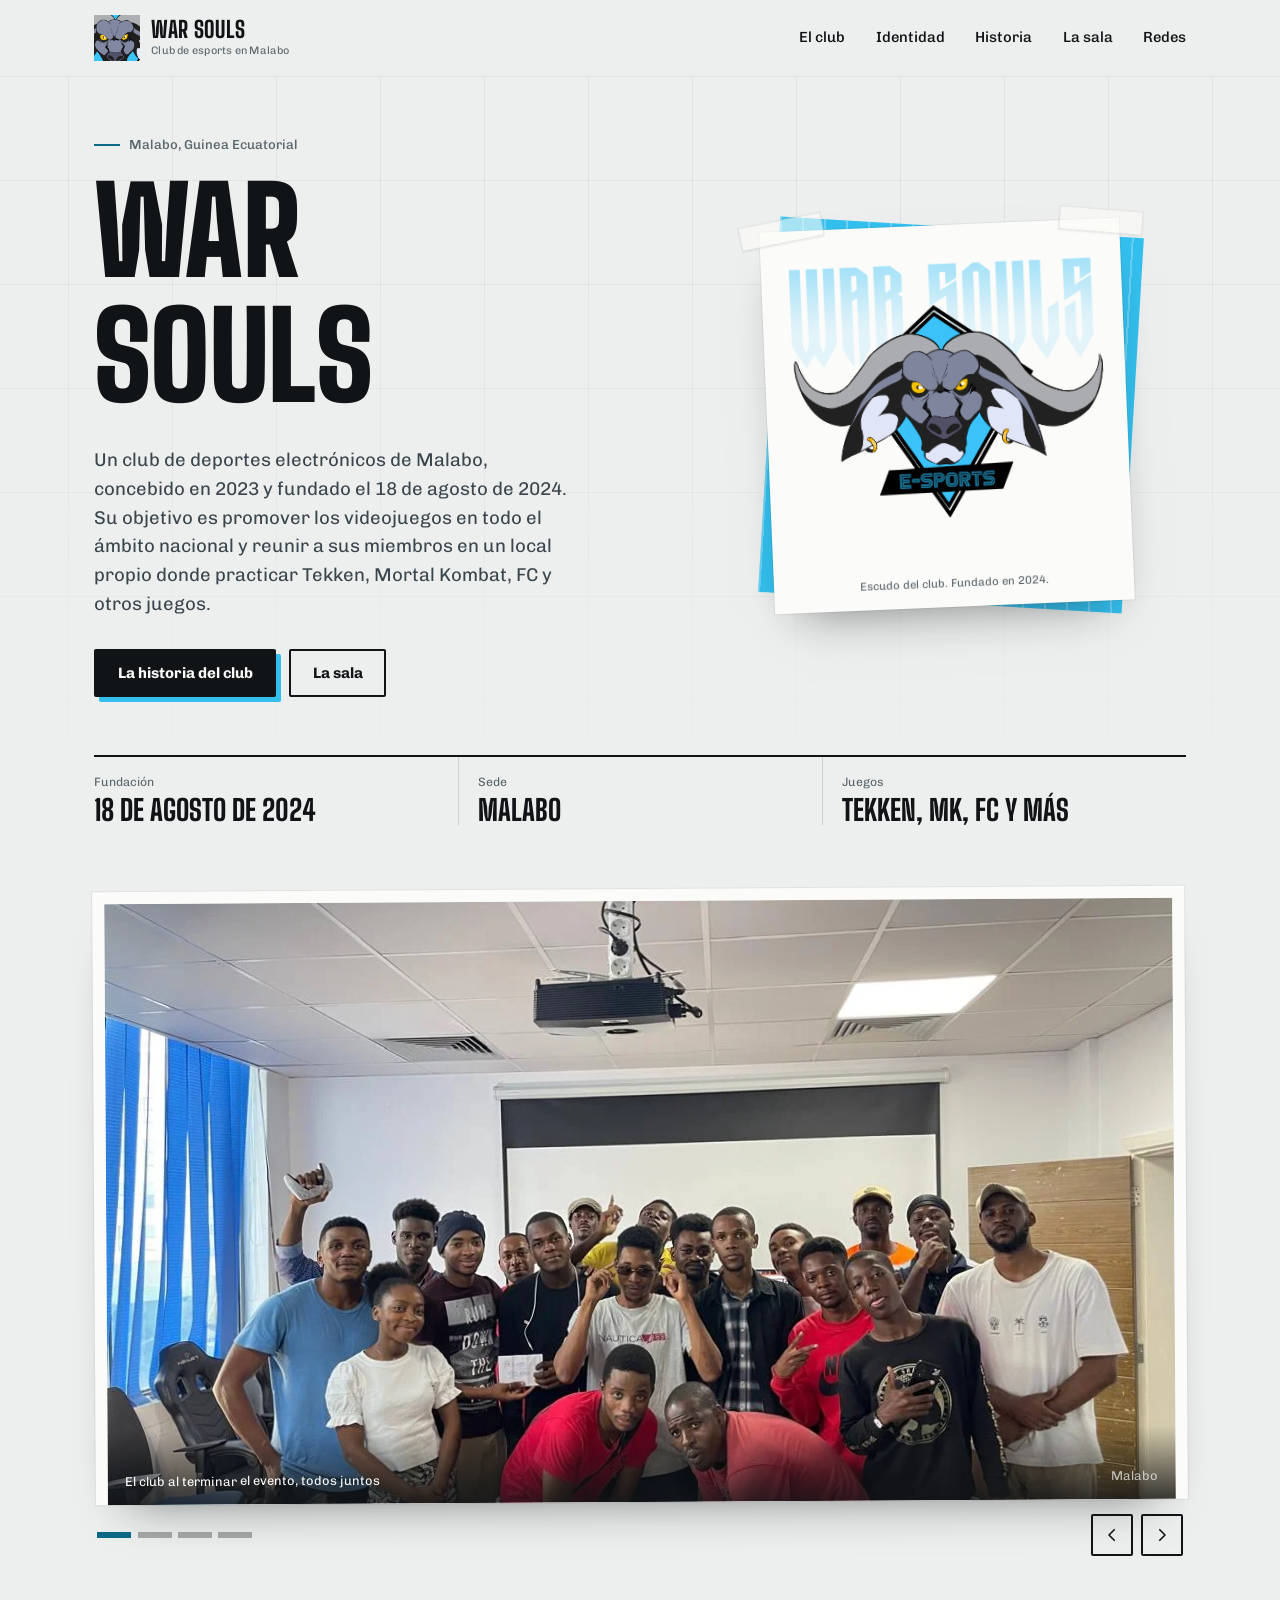
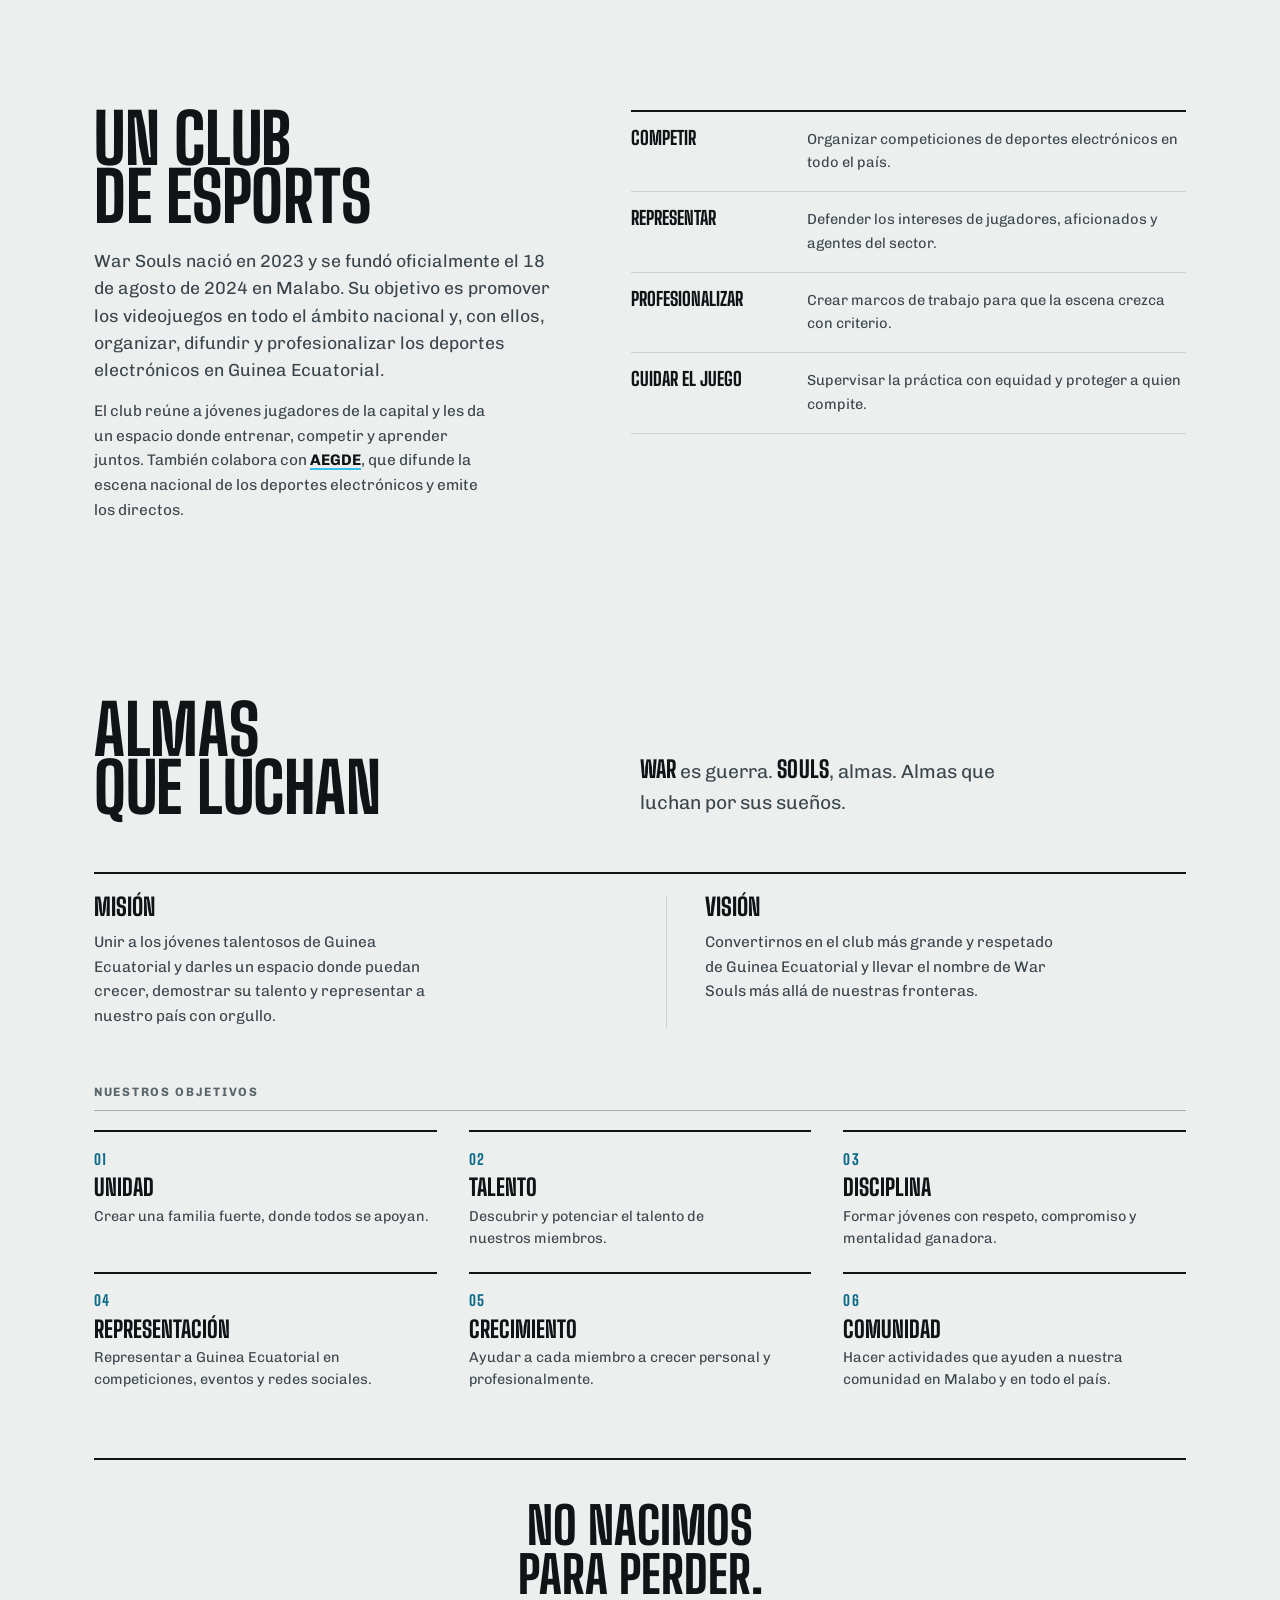
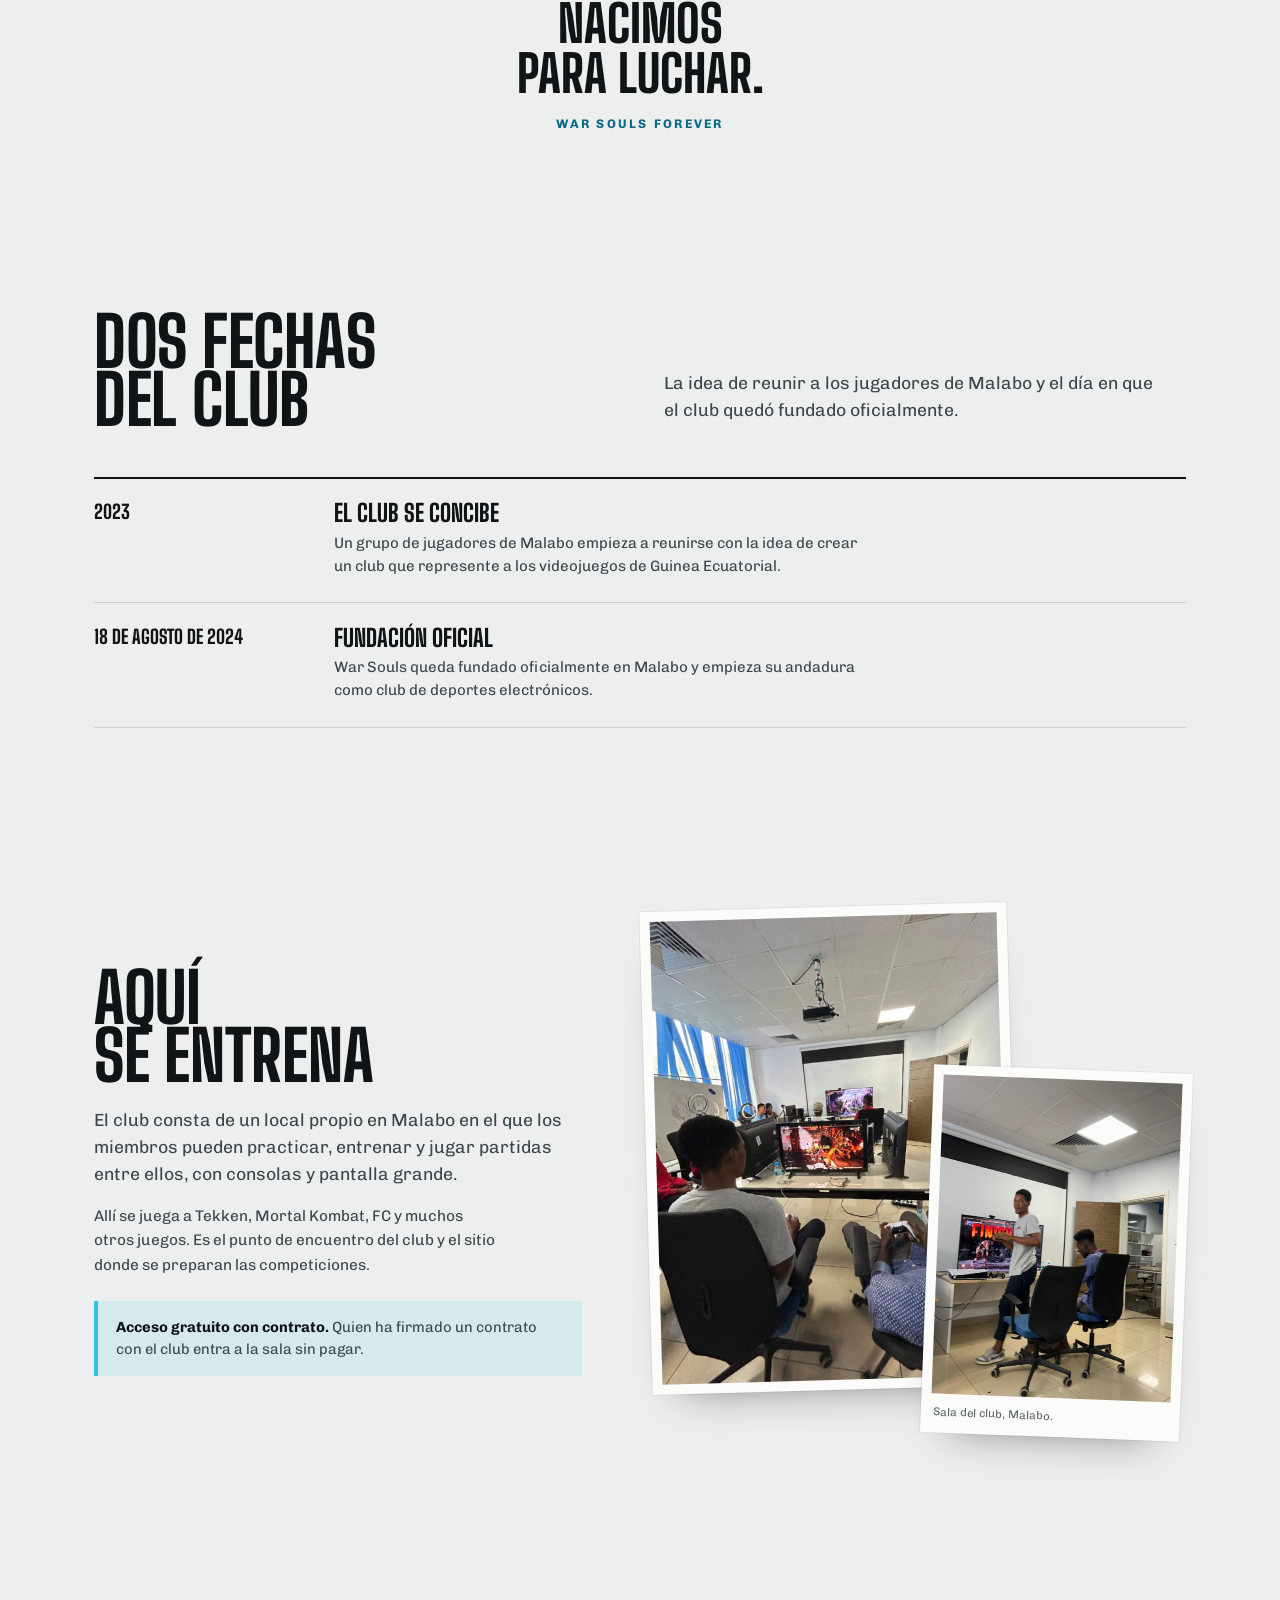
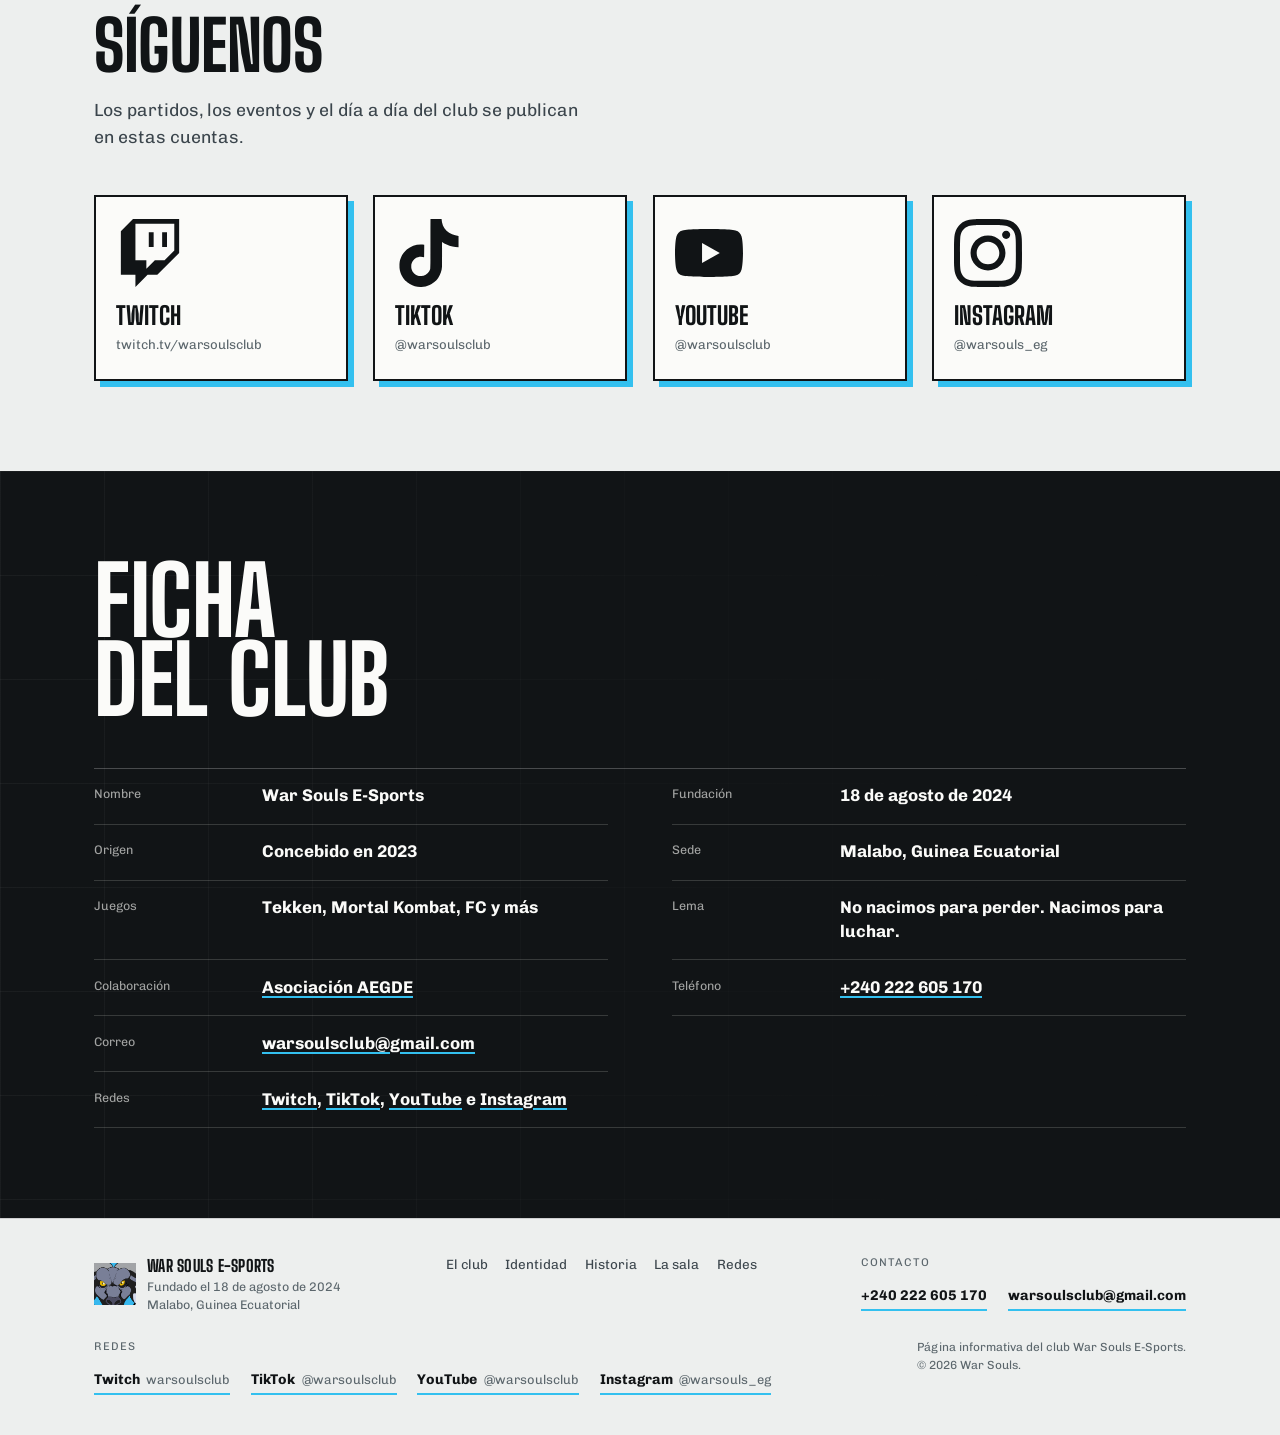
==== commit 8bc16339: "Sustituye "títulos" por "juegos" en la descripción del club y de la sala. Generated with Codebuff 🤖 " ====
--- a/warsouls.html
+++ b/warsouls.html
@@ -56,7 +56,7 @@
           Un club de deportes electrónicos de Malabo, concebido en 2023 y fundado el
           18 de agosto de 2024. Su objetivo es promover los videojuegos en todo el
           ámbito nacional y reunir a sus miembros en un local propio donde practicar
-          Tekken, Mortal Kombat, FC y otros títulos.
+          Tekken, Mortal Kombat, FC y otros juegos.
         </p>
         <div class="hero__actions">
           <a class="btn btn--ink" href="#historia">La historia del club</a>
@@ -305,7 +305,7 @@
           grande.
         </p>
         <p class="sec__body">
-          Allí se juega a Tekken, Mortal Kombat, FC y muchos otros títulos. Es el punto
+          Allí se juega a Tekken, Mortal Kombat, FC y muchos otros juegos. Es el punto
           de encuentro del club y el sitio donde se preparan las competiciones.
         </p>
 
